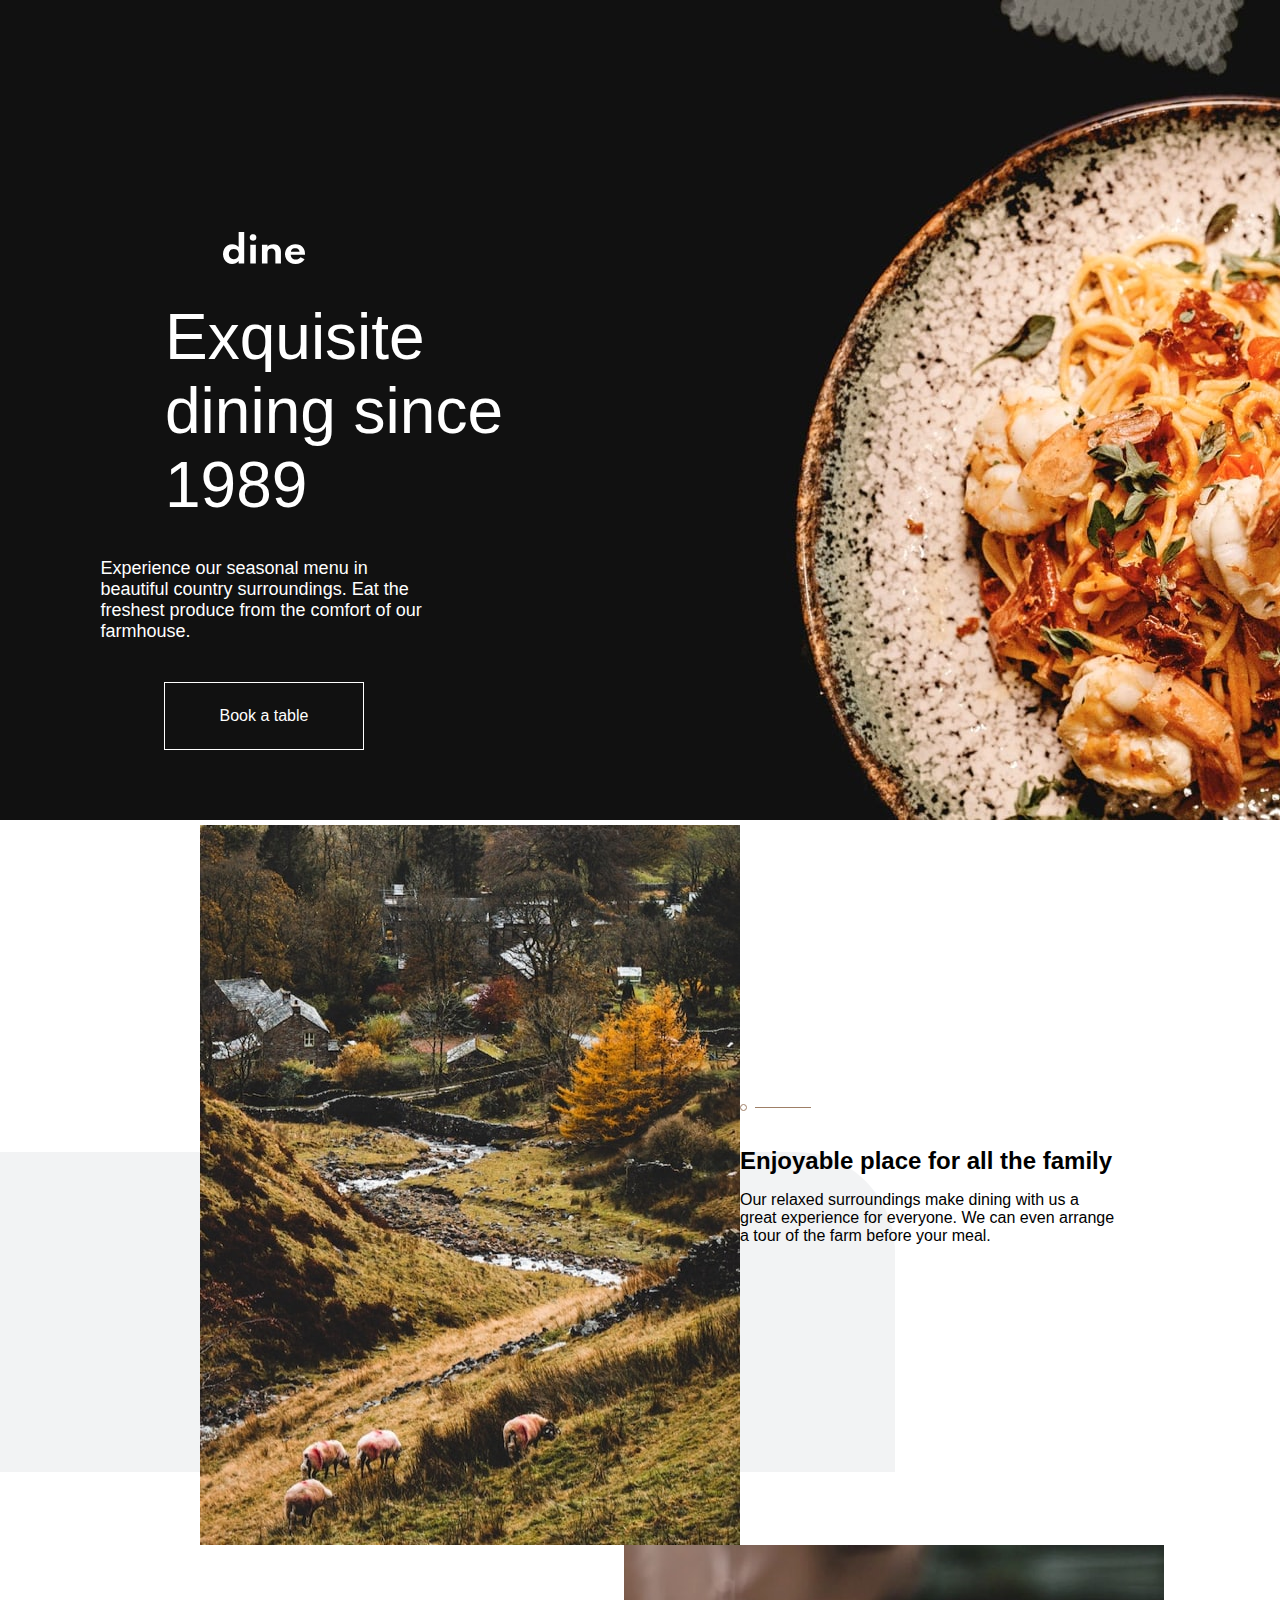
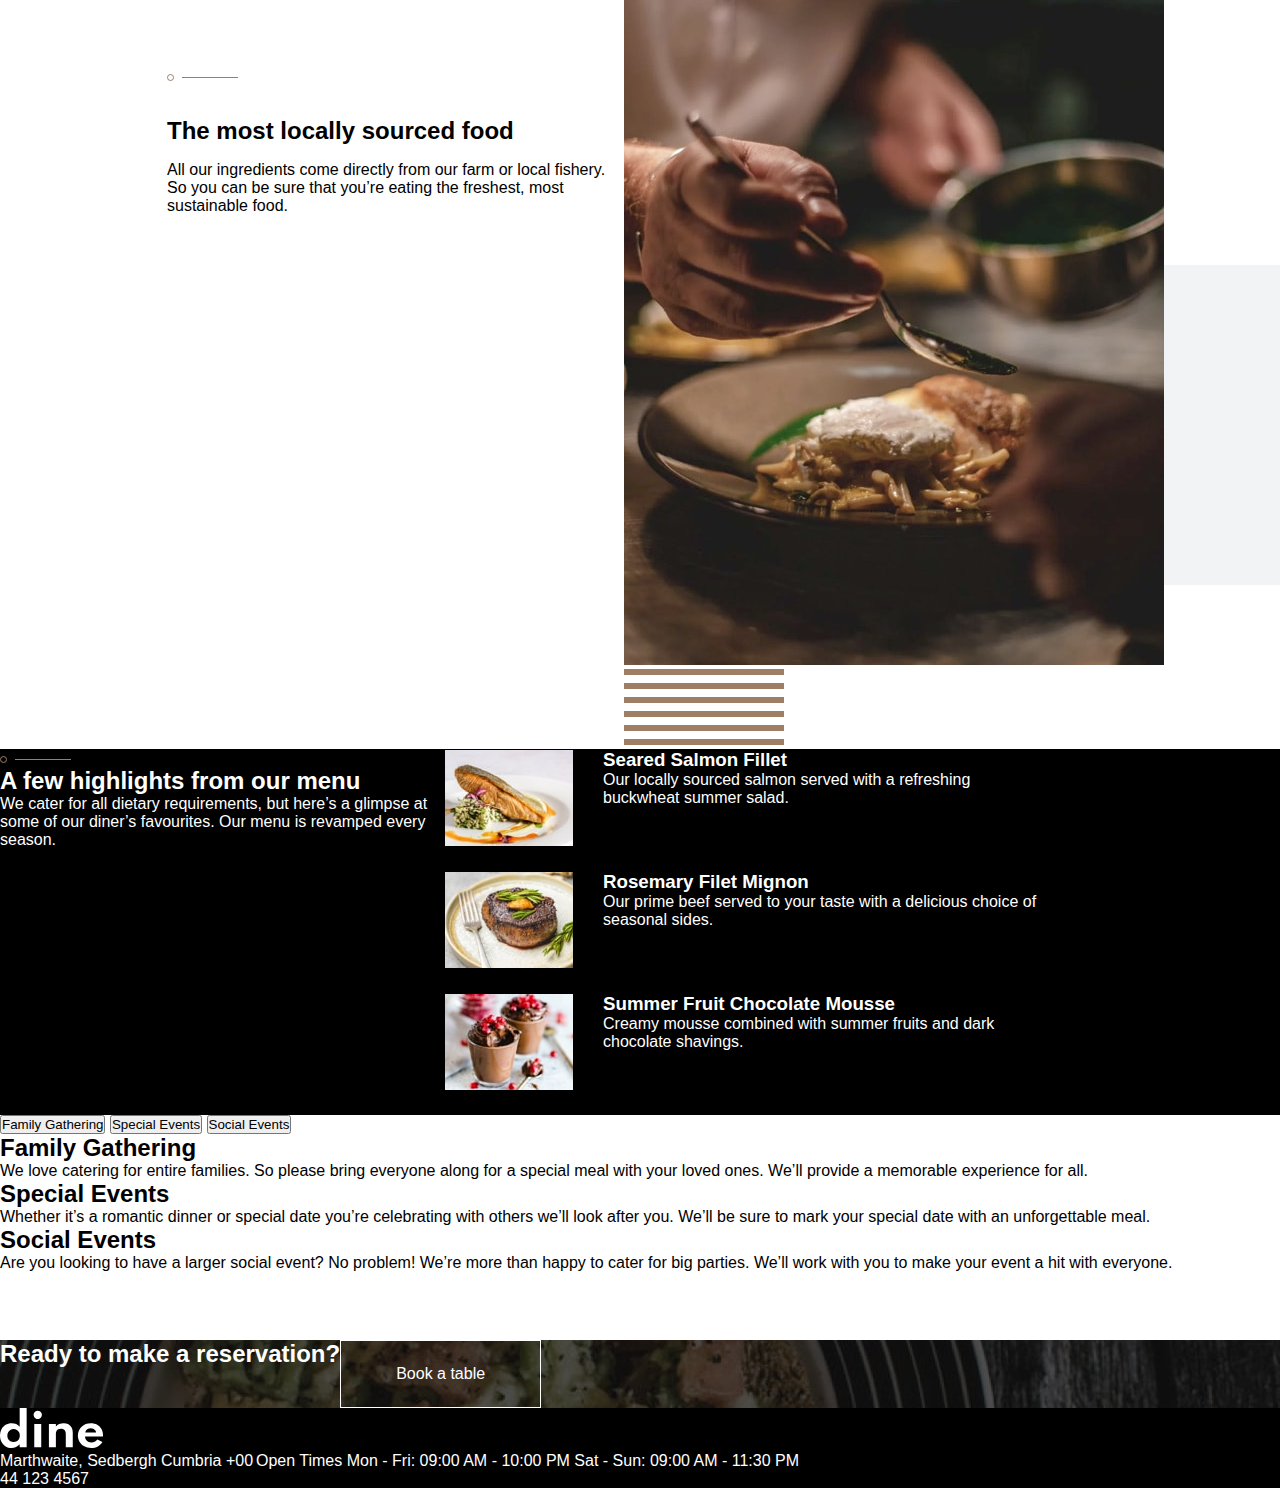
==== index.html @ fc7c91a7 "add padding to lines image" ====
<!DOCTYPE html>
<html lang="en">
<head>
  
  <link rel="stylesheet" type="text/css" href="styles.css">
  <meta charset="UTF-8">
  <meta name="viewport" content="width=device-width, initial-scale=1.0">

  <link rel="icon" type="image/png" sizes="32x32" href="./images/favicon-32x32.png">
  <link rel="preconnect" href="https://fonts.googleapis.com">
<link rel="preconnect" href="https://fonts.gstatic.com" crossorigin>
<link href="https://fonts.googleapis.com/css2?family=Big+Shoulders+Display:wght@700&family=League+Spartan&family=Lexend+Deca&family=Montserrat&family=Oswald:wght@200;700&family=Raleway:wght@100&family=Roboto&display=swap" rel="stylesheet">
  <title>Frontend Mentor | Dine Website Challenge</title>
</head>
<body>
  <main>
    <section class="hero">
      <div class="hero_content">
        <div class="hero-logo"><img src="./images/logo.svg"></div>
        <h1 class="hero-title">Exquisite dining since 1989</h1>

        <p class="hero-text">Experience our seasonal menu in beautiful country surroundings. Eat the freshest produce from 
          the comfort of our farmhouse.</p>

          <a class="btn btn-white">Book a table</a>
        </div>
      </section>

    <section class="info">
      <div class="info-content">
        <div class="info-top">
          <div class="info-img info-img--top"></div>
          <img class="img-top" src="./images/homepage/enjoyable-place-desktop.jpg"/>
          <div class="info-text">
            <img class="info-line"src="./images/patterns/pattern-divide.svg"/>
            <h2 class="info-title">Enjoyable place for all the family</h2>

            <p class="info-body">Our relaxed surroundings make dining with us a great experience for everyone. We can even arrange 
            a tour of the farm before your meal.</p>
        </div>
      </div>
      <div class="info-bottom">
        <div class="info-text">
          <img class="info-line" src="./images/patterns/pattern-divide.svg"/>
          <h2 class="info-title">The most locally sourced food</h2>
          <p class="info-body">All our ingredients come directly from our farm or local fishery. So you can be sure that you’re 
          eating the freshest, most sustainable food.</p>
        </div>
        <div class="info-img info-img--bottom">
          <img class="img-bottom" src="./images/homepage/locally-sourced-desktop.jpg"/>
          <img class="bottom-line" src="./images/patterns/pattern-lines.svg"/>
        </div>
      </div>
    </section>
    <section class="highlights">
      <div class="featured-meals">
        <div>
          <img class="highlights-line" src="./images/patterns/pattern-divide.svg"/>
          <h2 class="highlights-heading">A few highlights from our menu</h2>
          <p class="highlights-text">We cater for all dietary requirements, but here’s a glimpse at some of our diner’s favourites. 
            Our menu is revamped every season.</p>
        </div>
        <div class="highlights-cards">
          <div class="featured-card">
            <img class="highlights-image" src="./images/homepage/salmon-desktop-tablet.jpg"/>
            <div>
              <h3 class="h3-text">Seared Salmon Fillet</h3>
              <p class="highlights-text">Our locally sourced salmon served with a refreshing buckwheat summer salad.</p>
            </div>
          </div>
          <div class="featured-card">
            <img class="highlights-image" src="./images/homepage/beef-desktop-tablet.jpg"/>
            <div>
              <h3 class="h3-text">Rosemary Filet Mignon</h3>
              <p class="highlights-text">Our prime beef served to your taste with a delicious choice of seasonal sides.</p>
            </div>
          </div>
          <div class="featured-card">
            <img class="highlights-image" src="./images/homepage/chocolate-desktop-tablet.jpg"/>
            <div>
              <h3 class="h3-text">Summer Fruit Chocolate Mousse</h3>
              <p class="highlights-text">Creamy mousse combined with summer fruits and dark chocolate shavings.</p>
            </div>
          </div>
        </div>
      </div>
    </section>

    <section class="events">
      <div class="events-content">
        <div class="events-images">
            <div id="family-image" class="events-image"></div>
            <div id="special-image" class="events-image">
            <div id="social-image" class="events-image"></div>
        </div>   
        
        <div class="events-info">
          <div class="h3-text">
            <button id="button-family" class="">Family Gathering</button>
            <button id="button-special" class="">Special Events</button>
            <button id="button-social">Social Events</button>
          </div>
          <div class="events-text">
            <div id="family-text" class="">
              <h2 class="events-title">Family Gathering</h2>
              <p class="">We love catering for entire families. So please bring everyone along for a special meal with your 
                loved ones. We’ll provide a memorable experience for all.</p>
            </div>
            <div id="" class="">
              <h2 class="events-title">Special Events</h2>
              <p class="">Whether it’s a romantic dinner or special date you’re celebrating with others we’ll look after you. 
                We’ll be sure to mark your special date with an unforgettable meal.</p>
            </div>
            <div id="" class="">
              <h2 class="events-title">Social Events</h2>
              <p>Are you looking to have a larger social event? No problem! We’re more than happy to cater for big 
                parties. We’ll work with you to make your event a hit with everyone.</p>
            </div>
          </div>

          <div>
            <a class="btn">Book a table</a>
          </div>
        </div>
      </div>
    </section>


    <section class="reservation">
      <div class="reservation-content">
        <h2 class="booking-text">Ready to make a reservation?</h2>
        <div>
          <a class="btn">Book a table</a>
        </div>
      </div>
    </section>
    </main>
    <footer class="footer">
      <div class="footer-content">
        <div class="footer-logo"><img src="./images/logo.svg"/></div>
        <div class="footer-text">
          <p class="contact">Marthwaite, Sedbergh
            Cumbria
            +00 44 123 4567</p>
          <p class="hours">Open Times
            Mon - Fri: 09:00 AM - 10:00 PM
            Sat - Sun: 09:00 AM - 11:30 PM</p>
        </div>
      </div>
    </footer>   
    </body>
    </html>
---- styles.css ----
* {
    margin: 0;
    padding: 0;
    box-sizing: border-box;
}


body {
    font-family: 'spartan', sans-serif;
  
}

h1 {
    font-weight: 300;
}

.hero-title {
    padding-bottom: 2.25rem;
    padding-left: 165px;
    color: white;
    font-size: 64px;
}

.hero-text {
    padding-bottom: 2.5rem;
    max-width: 20.4375rem;
    margin: 0 auto;
    color: white;
    font-size: 18px;
}

.hero_content {
    padding-top: 14.5rem;
    max-width: 1440px;
    display: flex;
    flex-direction: column;
    align-items: center;
    background-image: url("./images/homepage/hero-bg-desktop.jpg");
    background-repeat: no-repeat;
    margin: 0 auto;
    background-position: center top;
    padding-right: 752px;
    padding-left: ;
    padding-bottom: 9.5rem;
  }
  
  .hero-logo {
      padding-bottom: 2rem;
  }

  .hero-logo img {
      height: 2rem;
      width: auto;
  }

  .btn {
      padding: 1.5rem 3.4375rem;
      text-decoration: none;
      display: inline-block;
      color: white;
      border: 1px solid white;
      
  }

  .btn-white {
    
    
  }

  .info {
      
  }

  .info-top {
      display: flex;
      flex-direction: row;
      padding-right: 165px;
      padding-top: 73px;
      background-image: url("./images/patterns/pattern-curve-top-right.svg");
      background-repeat: no-repeat;
      background-position: top 15.625rem left 0, bottom 0 right 0;
      margin: 0 auto;
      text-align: ;
      
  }

  .img-top {
    width: 100%;
    max-width: 540px;
    max-height: 720px;
    margin-top: -150px;
    margin-left: 200px;
    
}

  .info-title {
      padding-bottom: 1rem;
  }

  .info-text {
    max-width: 28.5625rem;
    margin: 0 auto;
    padding-top: 73px;
    
  }
  .info-bottom {
      display: flex;
      flex-direction: row;
      padding-left: 167px;
      background-image: url("./images/patterns/pattern-curve-top-left.svg");
      background-repeat: no-repeat;
      background-position: top 20rem left 45rem, bottom 0 right 0;
  }

 

  .info-line {
      padding-top: 3.5rem;
      padding-bottom: 2rem;
  }


  .highlights {
      background: black;
      color: white;
      max-height: 761px;
  }

  .highlights-text {
    max-width: 27.8125rem;
    padding-bottom: 4rem;
    
  }
  .featured-meals {
      display: flex;
      flex-direction: row;
  }

  .featured-card {
      display: flex;
      margin-right: 100px;
      align-items: center;
  }

  .highlights-image {
      padding-right: 30px;
      padding-bottom: 24px;
  }

  .reservation-content {
      display: flex;
      flex-direction: row;
      background-image: url("./images/homepage/ready-bg-desktop.jpg");
      color: white;

  }

  /*.btn {
      border: solid white 1px;
  }*/

  .footer-content {
      background-color: black;
      color: white;
  }

  .footer-text {
    display: flex;
    flex-direction: row;
      
      
      
  }

  .contact {
      width: 20%;
    
    
      
      
      
  }
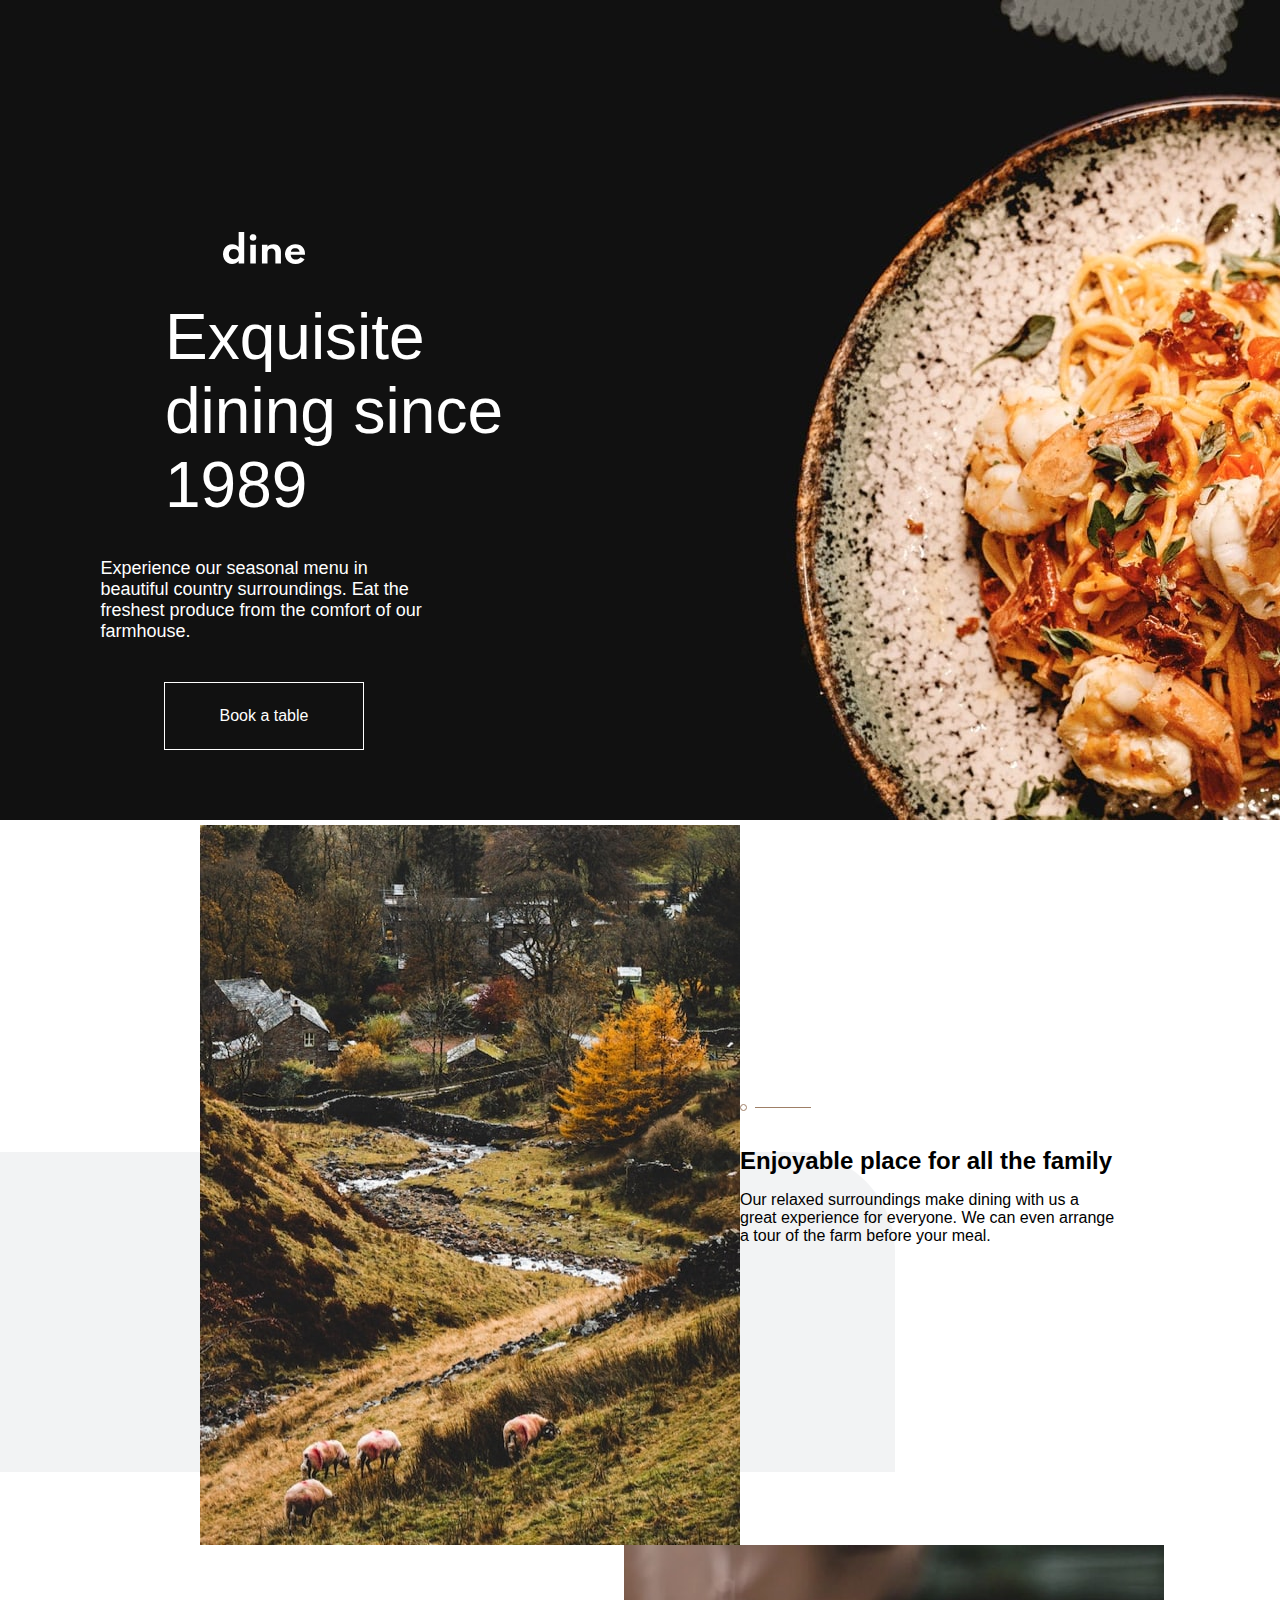
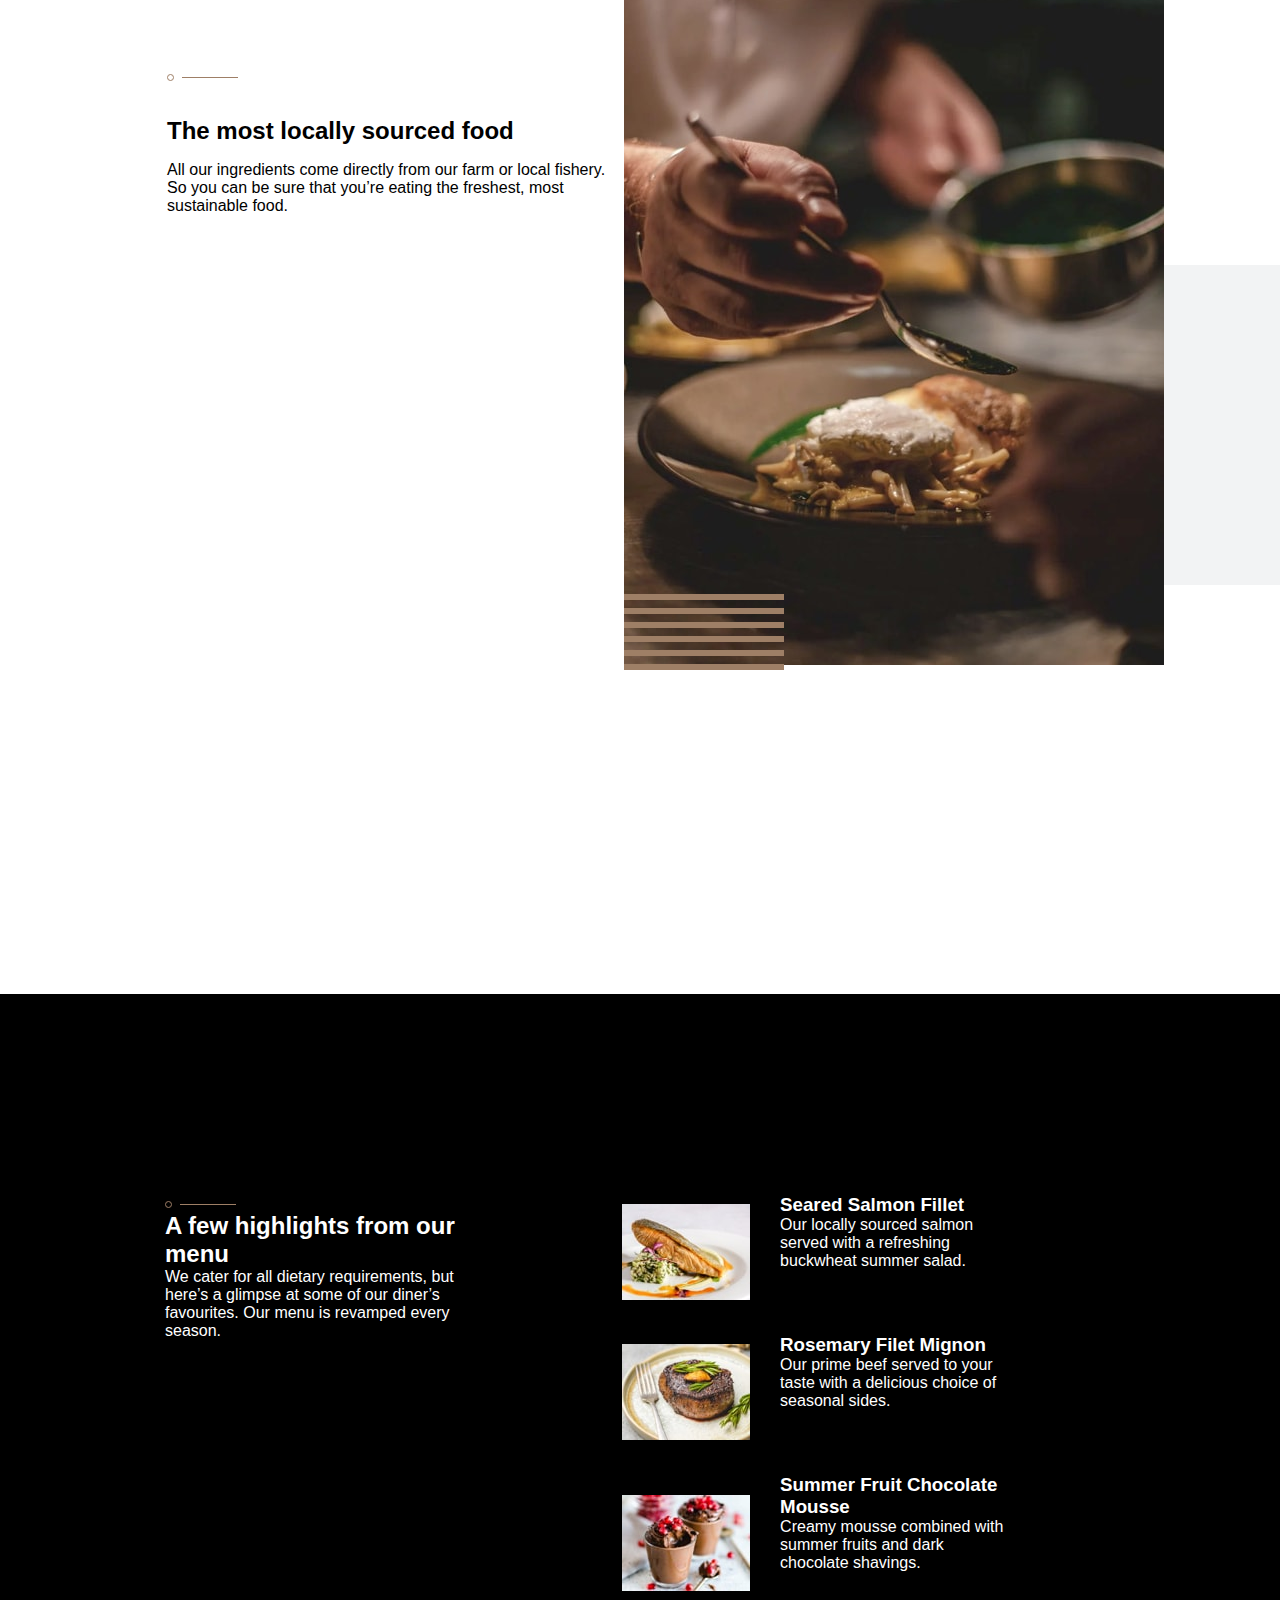
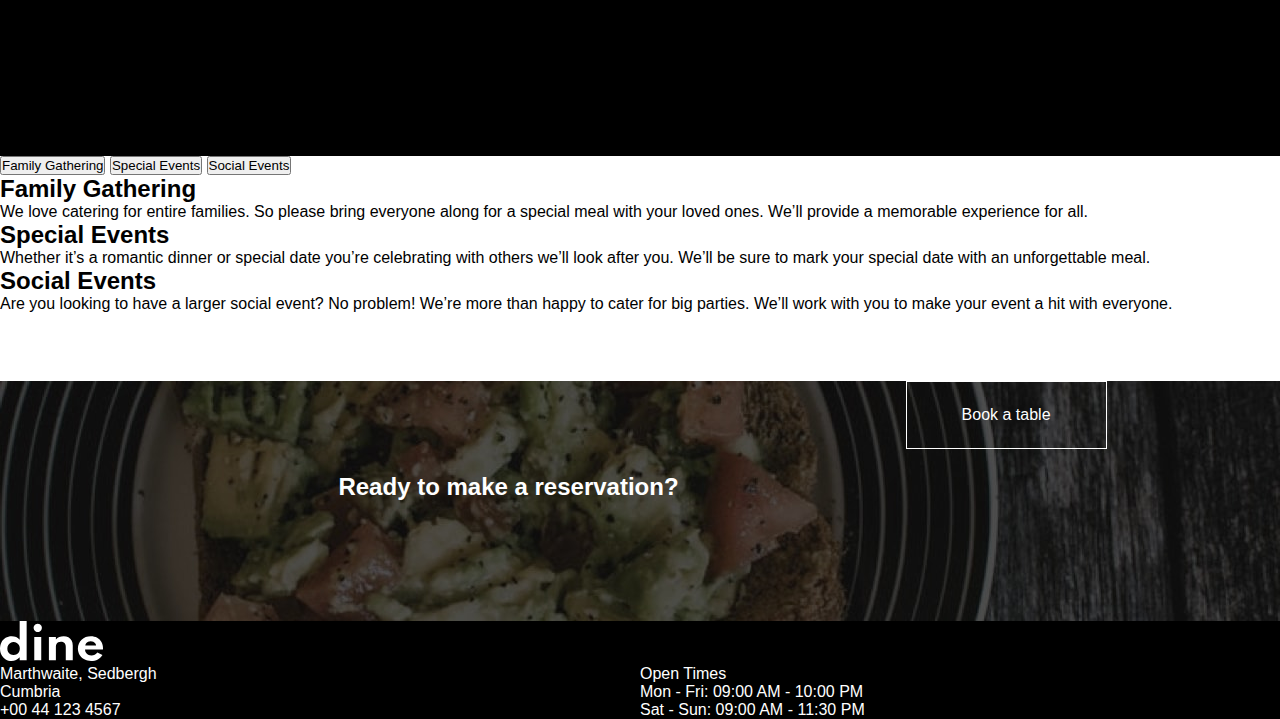
==== commit 4d5d10c7: "add line breaks in footer" ====
--- a/index.html
+++ b/index.html
@@ -139,11 +139,11 @@
       <div class="footer-content">
         <div class="footer-logo"><img src="./images/logo.svg"/></div>
         <div class="footer-text">
-          <p class="contact">Marthwaite, Sedbergh
-            Cumbria
+          <p class="contact">Marthwaite, Sedbergh<br>
+            Cumbria<br>
             +00 44 123 4567</p>
-          <p class="hours">Open Times
-            Mon - Fri: 09:00 AM - 10:00 PM
+          <p class="hours">Open Times<br>
+            Mon - Fri: 09:00 AM - 10:00 PM<br>
             Sat - Sun: 09:00 AM - 11:30 PM</p>
         </div>
       </div>
--- a/styles.css
+++ b/styles.css
@@ -119,11 +119,18 @@
       padding-bottom: 2rem;
   }
 
-
+  .img-bottom {
+      margin-bottom: -75px;
+  }
+
+.bottom-line {
+    padding-bottom: 320px;
+    padding-right: -400px;
+}
   .highlights {
       background: black;
       color: white;
-      max-height: 761px;
+      
   }
 
   .highlights-text {
@@ -134,49 +141,61 @@
   .featured-meals {
       display: flex;
       flex-direction: row;
+      justify-content: center;
+      padding: 200px 165px 120px 165px;
   }
 
   .featured-card {
       display: flex;
       margin-right: 100px;
       align-items: center;
+      padding-left: 125px;
   }
 
   .highlights-image {
       padding-right: 30px;
       padding-bottom: 24px;
+      
   }
 
   .reservation-content {
       display: flex;
       flex-direction: row;
+      justify-content: center;
       background-image: url("./images/homepage/ready-bg-desktop.jpg");
+      min-height: 240px;
       color: white;
 
   }
 
+  .booking-text {
+    padding: 92px 227px 92px 165px;
+  }
+
+  /*.btn {
+  margin: 88px 165px 88px 227px;
+  }*/
   /*.btn {
       border: solid white 1px;
   }*/
 
   .footer-content {
-      background-color: black;
-      color: white;
+    background-color: black;
+    color: white;
   }
 
   .footer-text {
-    display: flex;
-    flex-direction: row;
-      
-      
-      
+    display: flex;      
   }
 
   .contact {
-      width: 20%;
-    
-    
-      
-      
-      
-  }+    flex: 50%;
+  }
+    .hours {
+    flex: 50%;
+    }
+    
+      
+      
+      
+  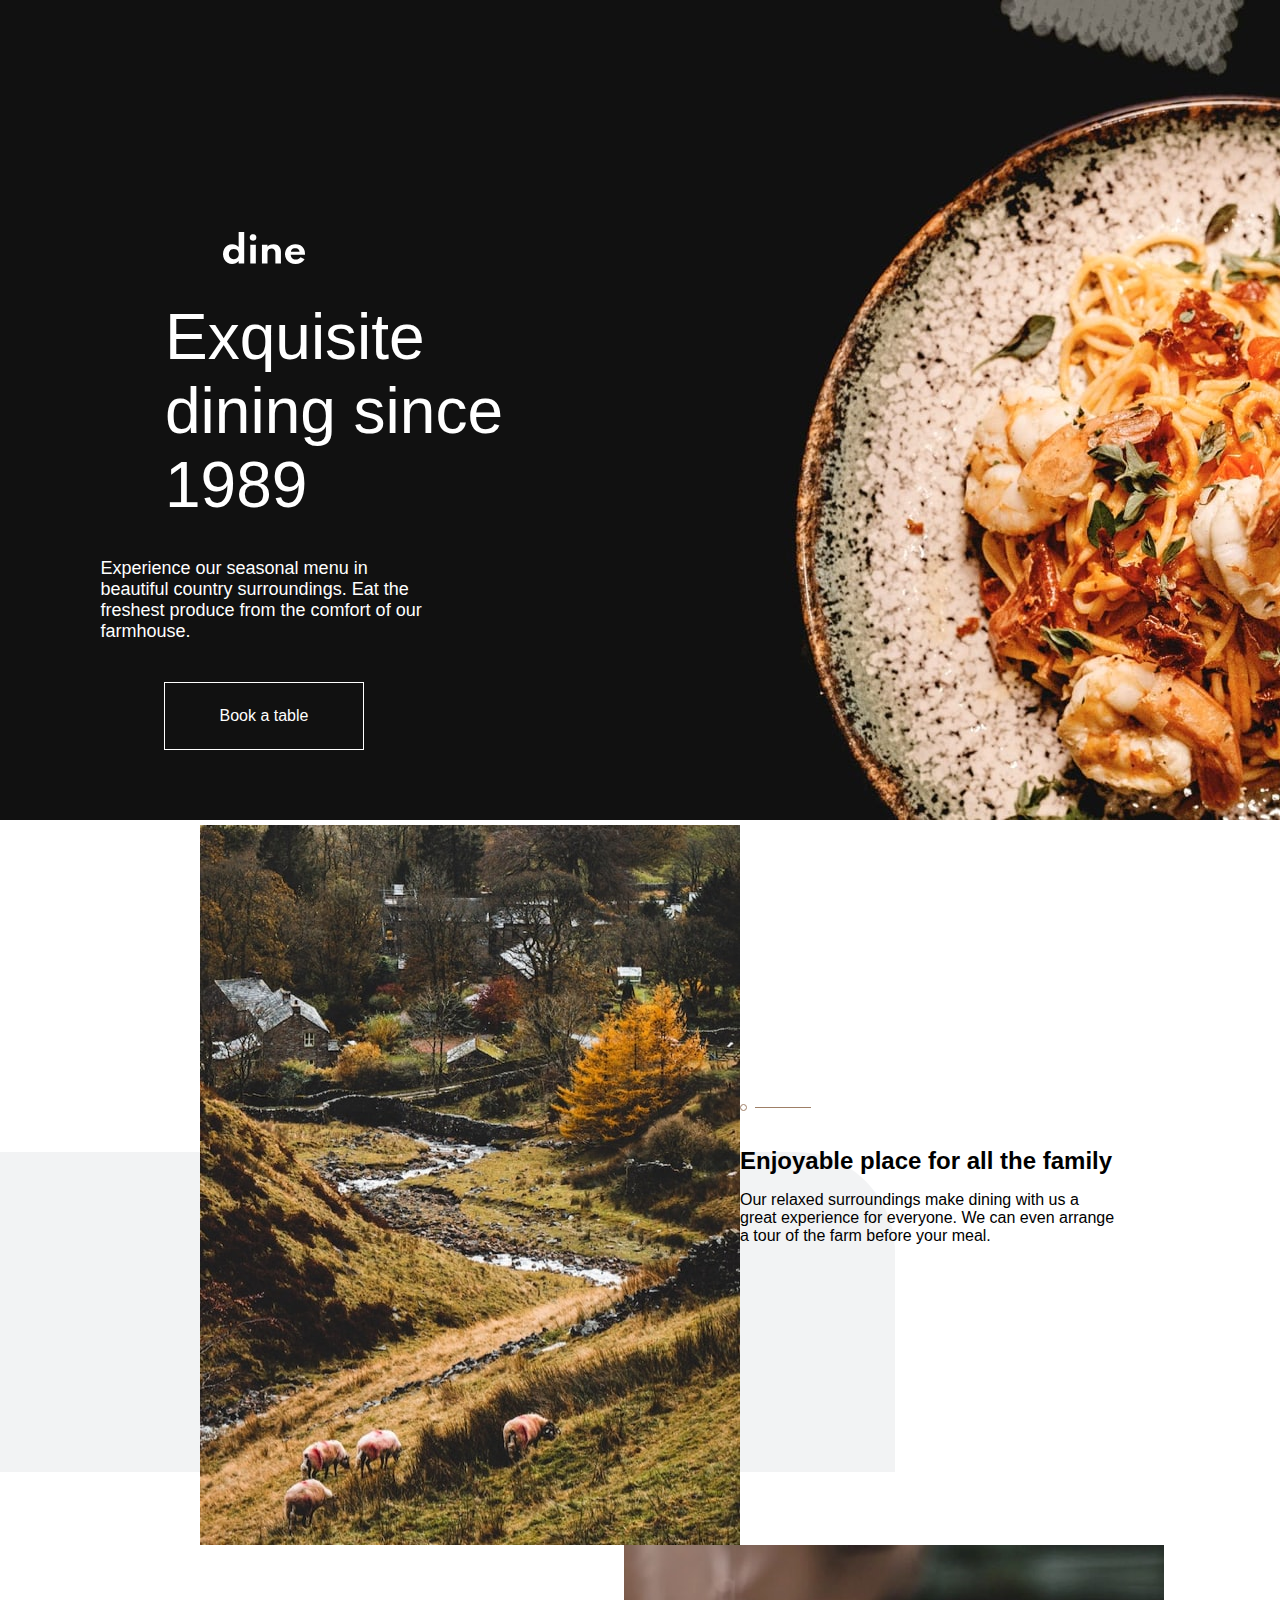
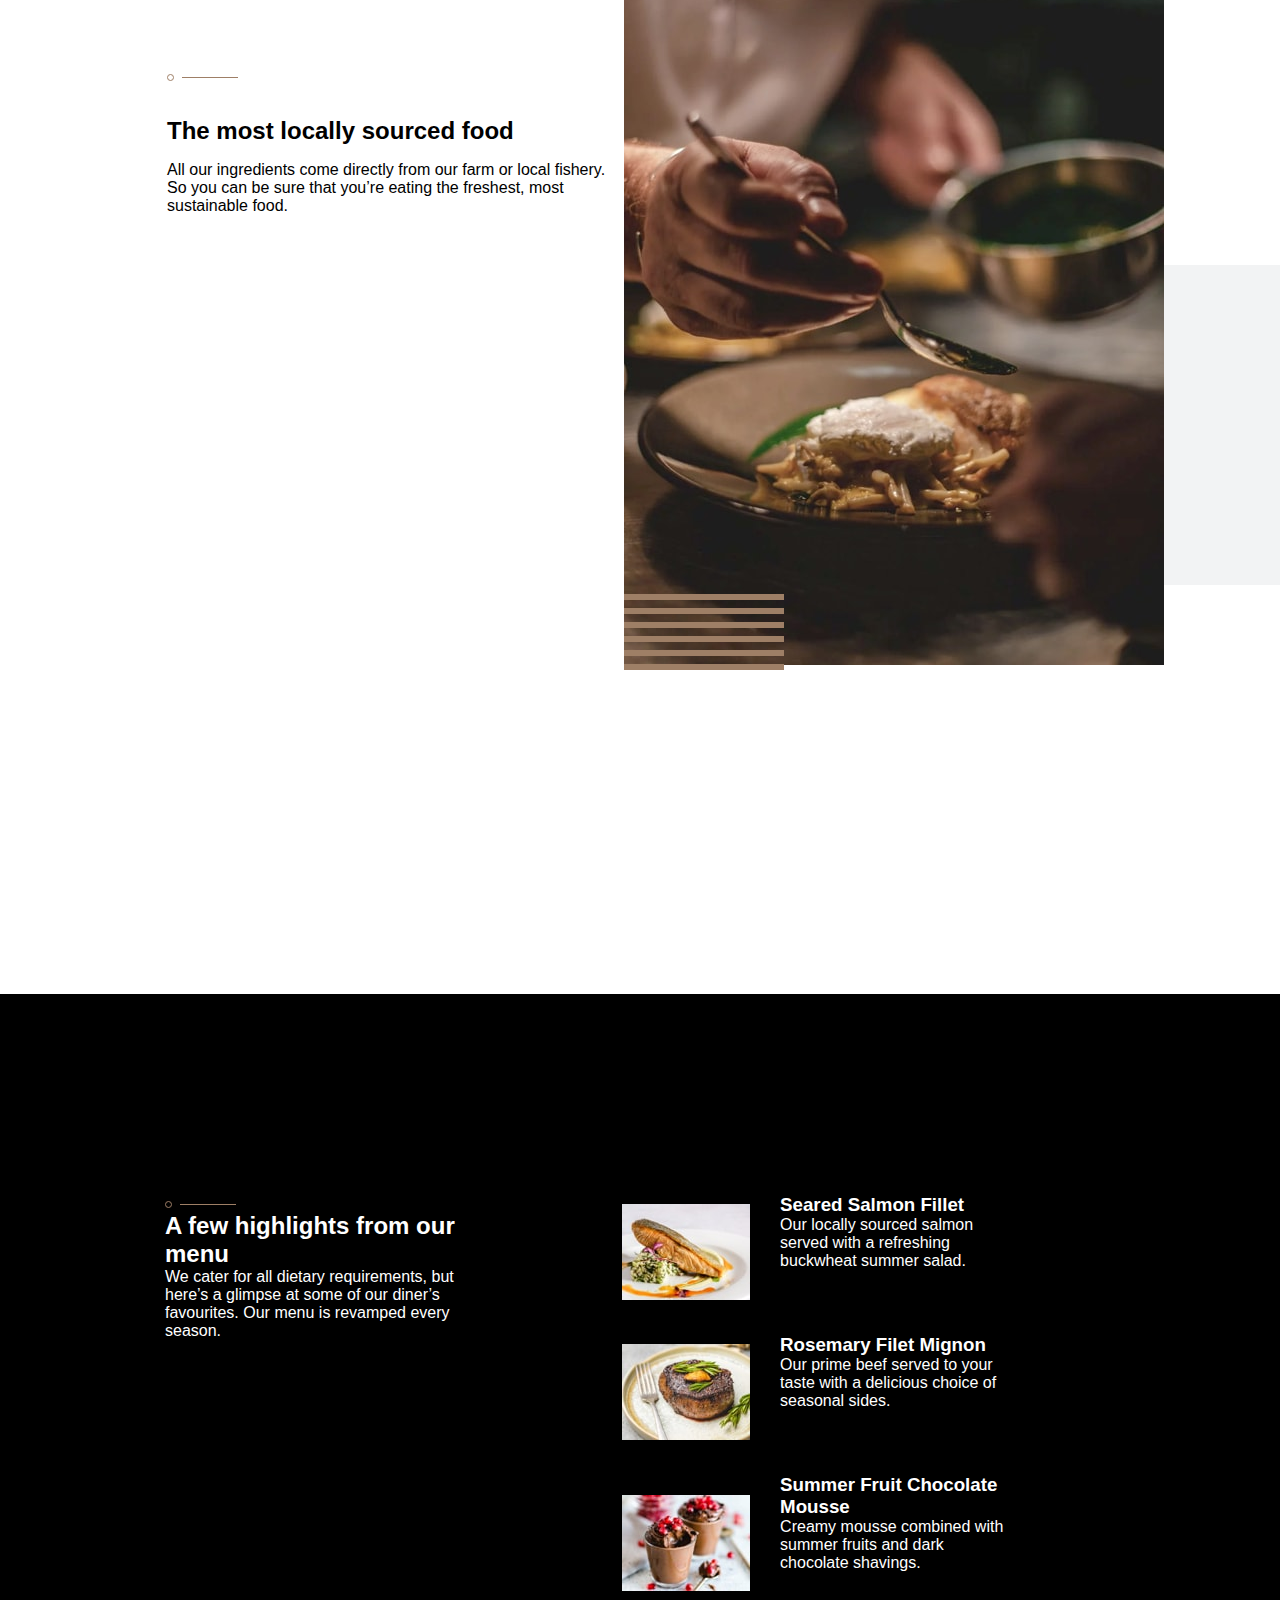
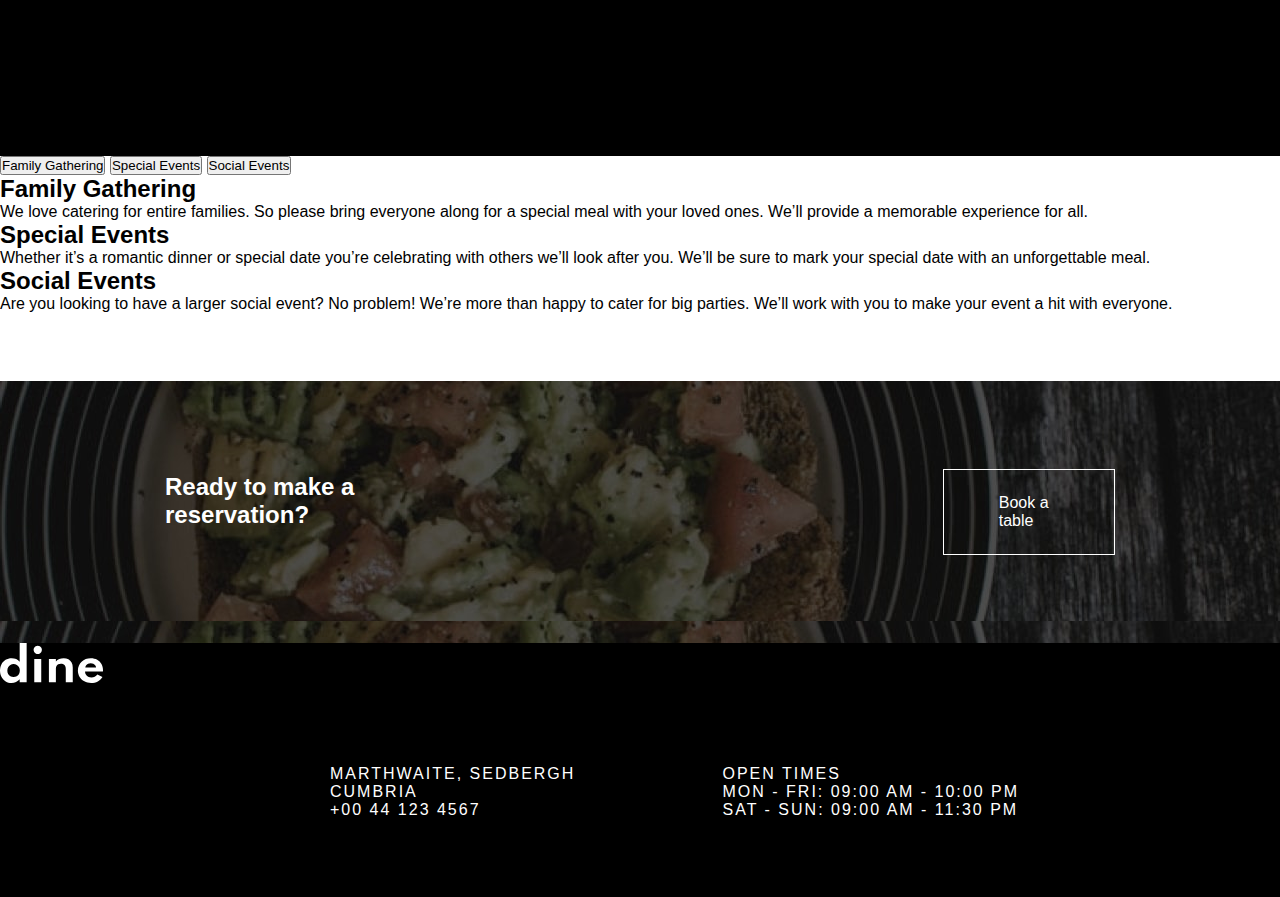
==== commit f1db5cab: "add classes to tab" ====
--- a/index.html
+++ b/index.html
@@ -96,22 +96,22 @@
         
         <div class="events-info">
           <div class="h3-text">
-            <button id="button-family" class="">Family Gathering</button>
-            <button id="button-special" class="">Special Events</button>
-            <button id="button-social">Social Events</button>
+            <button id="button-family" class="tablinks">Family Gathering</button>
+            <button id="button-special" class="tablinks">Special Events</button>
+            <button id="button-social" class="tablinks">Social Events</button>
           </div>
           <div class="events-text">
-            <div id="family-text" class="">
+            <div id="family-text" class="tabcontent">
               <h2 class="events-title">Family Gathering</h2>
               <p class="">We love catering for entire families. So please bring everyone along for a special meal with your 
                 loved ones. We’ll provide a memorable experience for all.</p>
             </div>
-            <div id="" class="">
+            <div id="" class="tabcontent">
               <h2 class="events-title">Special Events</h2>
               <p class="">Whether it’s a romantic dinner or special date you’re celebrating with others we’ll look after you. 
                 We’ll be sure to mark your special date with an unforgettable meal.</p>
             </div>
-            <div id="" class="">
+            <div id="" class="tabcontent">
               <h2 class="events-title">Social Events</h2>
               <p>Are you looking to have a larger social event? No problem! We’re more than happy to cater for big 
                 parties. We’ll work with you to make your event a hit with everyone.</p>
@@ -130,7 +130,7 @@
       <div class="reservation-content">
         <h2 class="booking-text">Ready to make a reservation?</h2>
         <div>
-          <a class="btn">Book a table</a>
+          <a id="reservation-btn" class="btn">Book a table</a>
         </div>
       </div>
     </section>
@@ -147,6 +147,7 @@
             Sat - Sun: 09:00 AM - 11:30 PM</p>
         </div>
       </div>
-    </footer>   
-    </body>
-    </html>+    </footer>  
+    <script src="scripts/main.js"></script> 
+  </body>
+</html>--- a/styles.css
+++ b/styles.css
@@ -172,9 +172,9 @@
     padding: 92px 227px 92px 165px;
   }
 
-  /*.btn {
-  margin: 88px 165px 88px 227px;
-  }*/
+  #reservation-btn {
+    margin: 88px 165px 88px 227px;
+  }
   /*.btn {
       border: solid white 1px;
   }*/
@@ -183,13 +183,21 @@
     background-color: black;
     color: white;
   }
+  .footer-logo {
+    
+
+  }
 
   .footer-text {
-    display: flex;      
+    display: flex;   
+    padding: 78px 165px;
+    text-transform: uppercase;
+    letter-spacing: 2px;   
   }
 
   .contact {
     flex: 50%;
+    margin-left: 165px;
   }
     .hours {
     flex: 50%;
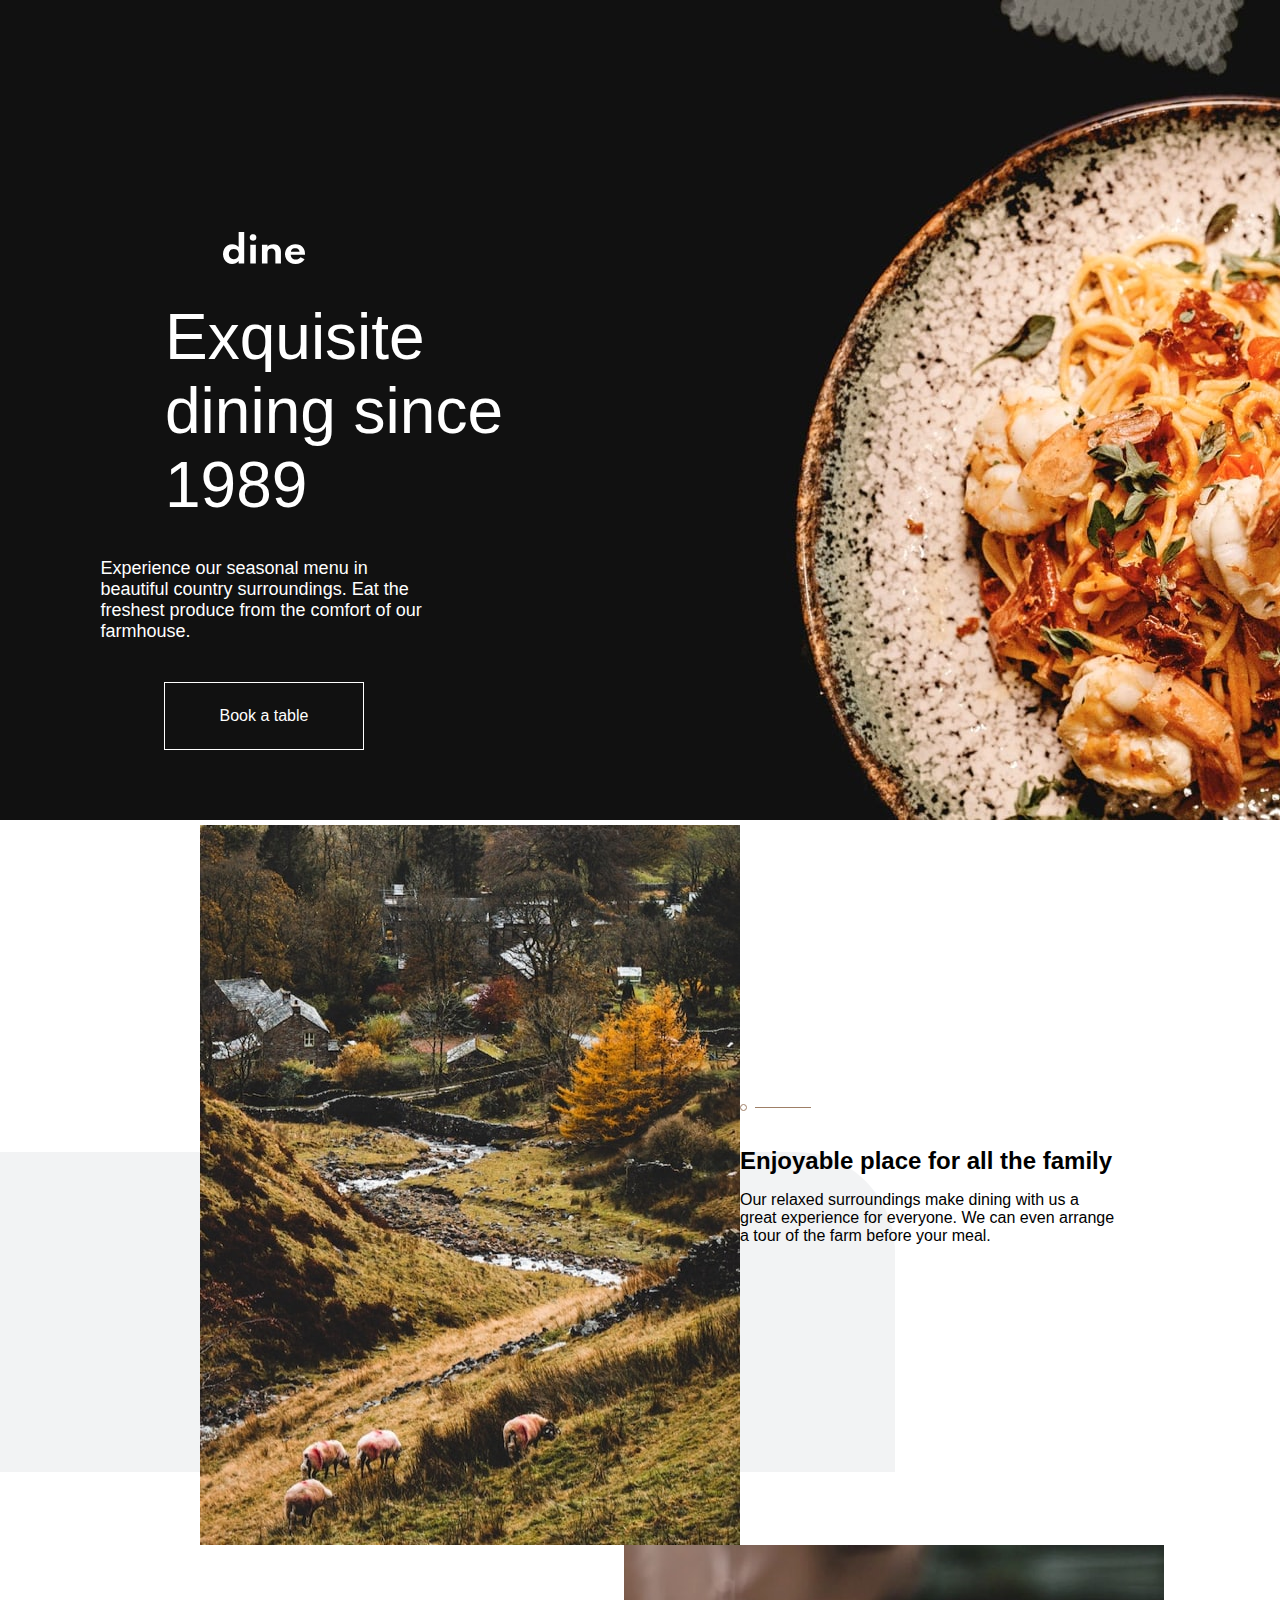
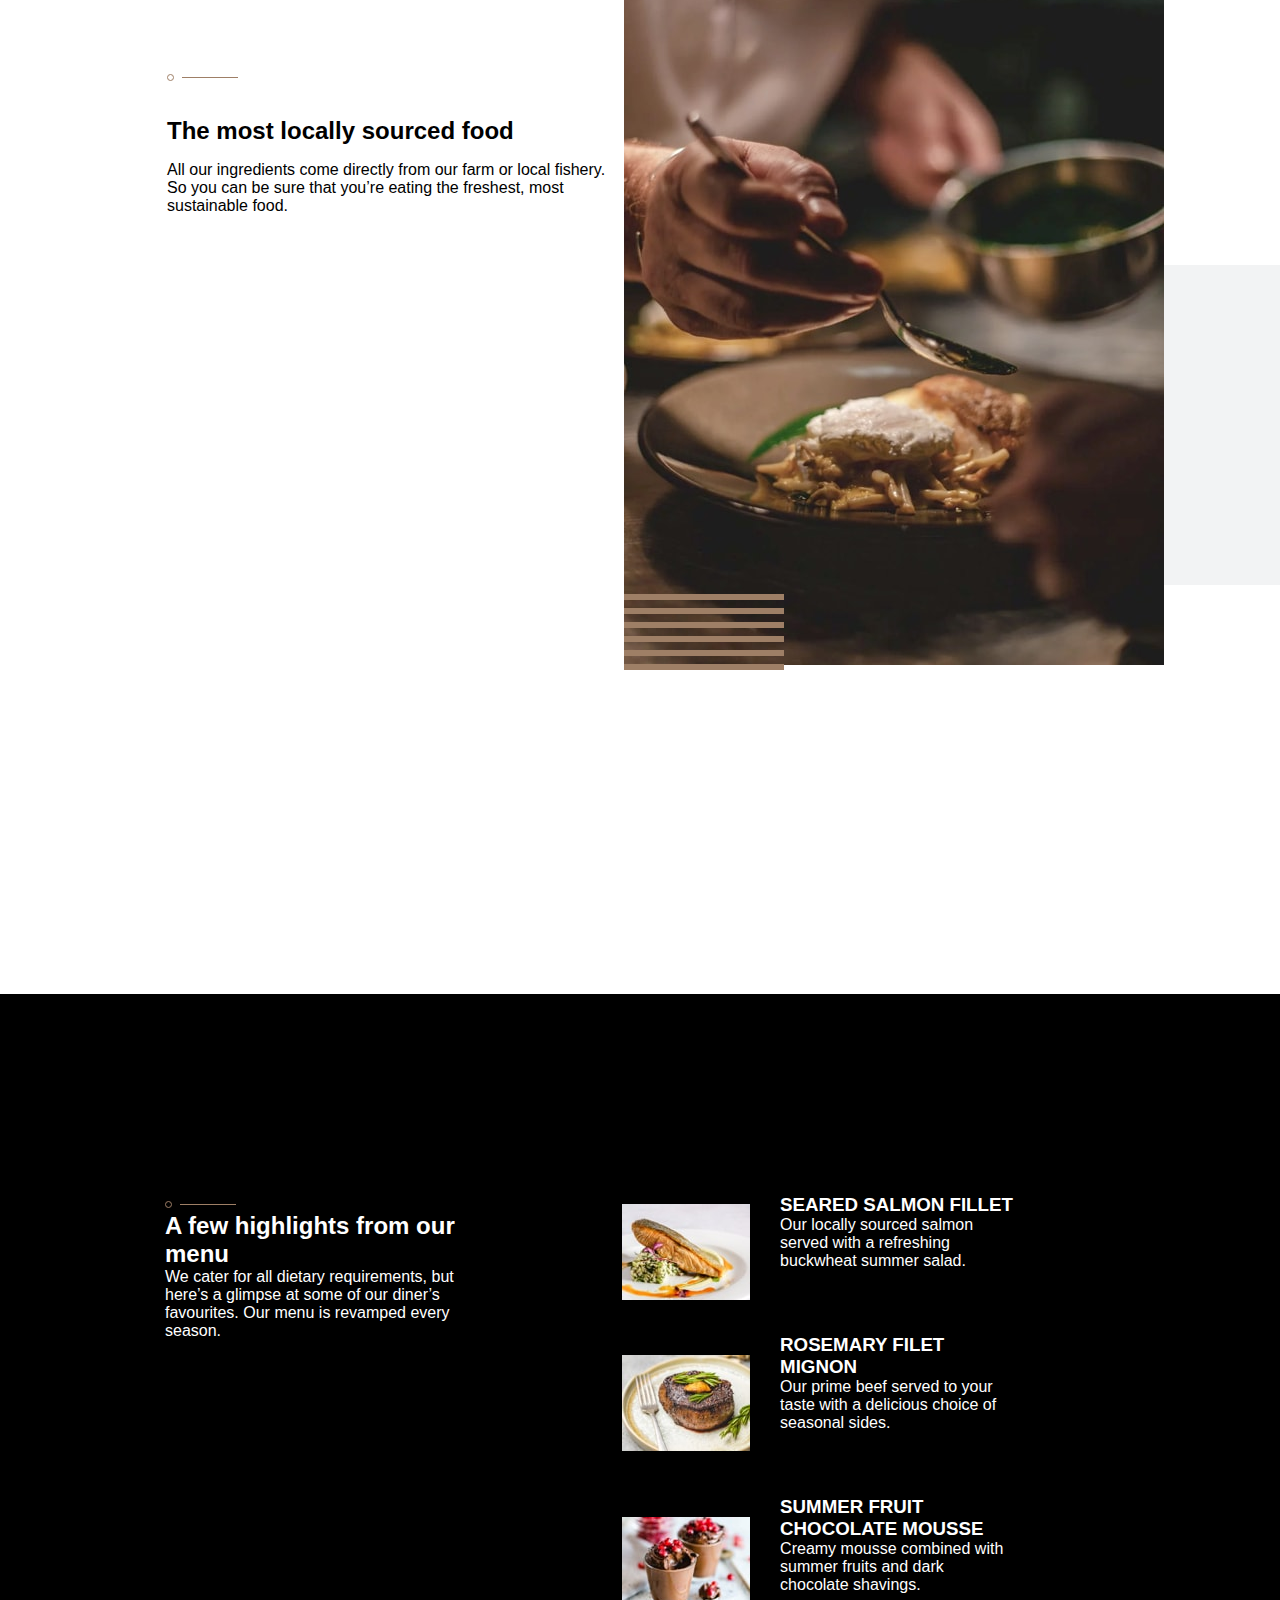
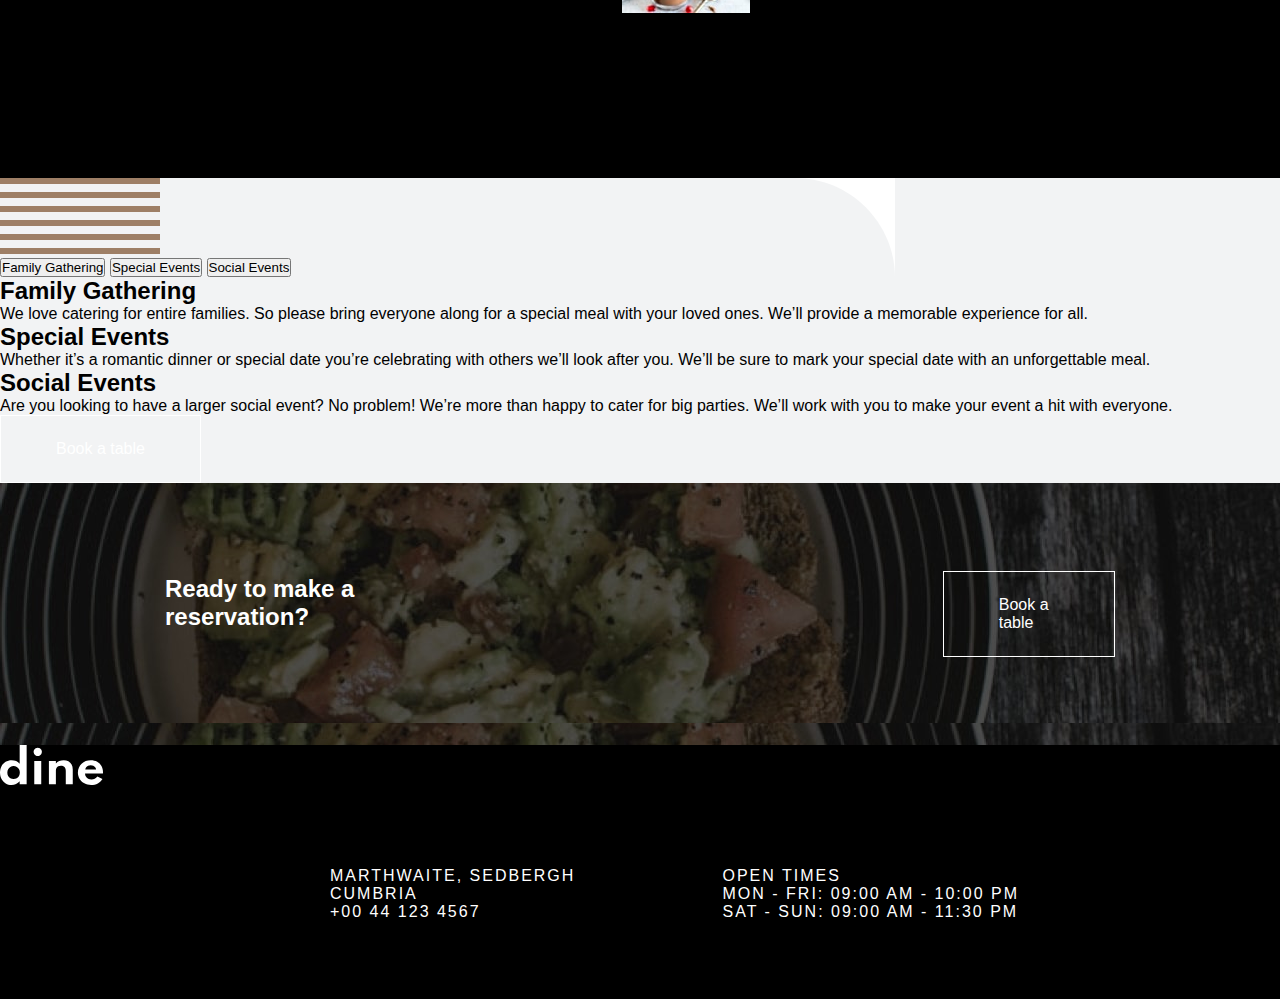
==== commit 38275c22: "add lines and background img to events section" ====
--- a/index.html
+++ b/index.html
@@ -95,10 +95,11 @@
         </div>   
         
         <div class="events-info">
+          <img src="./images/patterns/pattern-lines.svg"/>
           <div class="h3-text">
-            <button id="button-family" class="tablinks">Family Gathering</button>
-            <button id="button-special" class="tablinks">Special Events</button>
-            <button id="button-social" class="tablinks">Social Events</button>
+            <button id="button-family" class="tablinks" onmouseover="family">Family Gathering</button>
+            <button id="button-special" class="tablinks" onmouseover="special">Special Events</button>
+            <button id="button-social" class="tablinks" onmouseover="social">Social Events</button>
           </div>
           <div class="events-text">
             <div id="family-text" class="tabcontent">
--- a/styles.css
+++ b/styles.css
@@ -157,6 +157,14 @@
       padding-bottom: 24px;
       
   }
+  .events-info {
+     background-image: url("./images/patterns/pattern-curve-top-right.svg");
+     repeat: no-repeat;
+  }
+
+  .h3-text {
+      text-transform: uppercase;
+  }
 
   .reservation-content {
       display: flex;
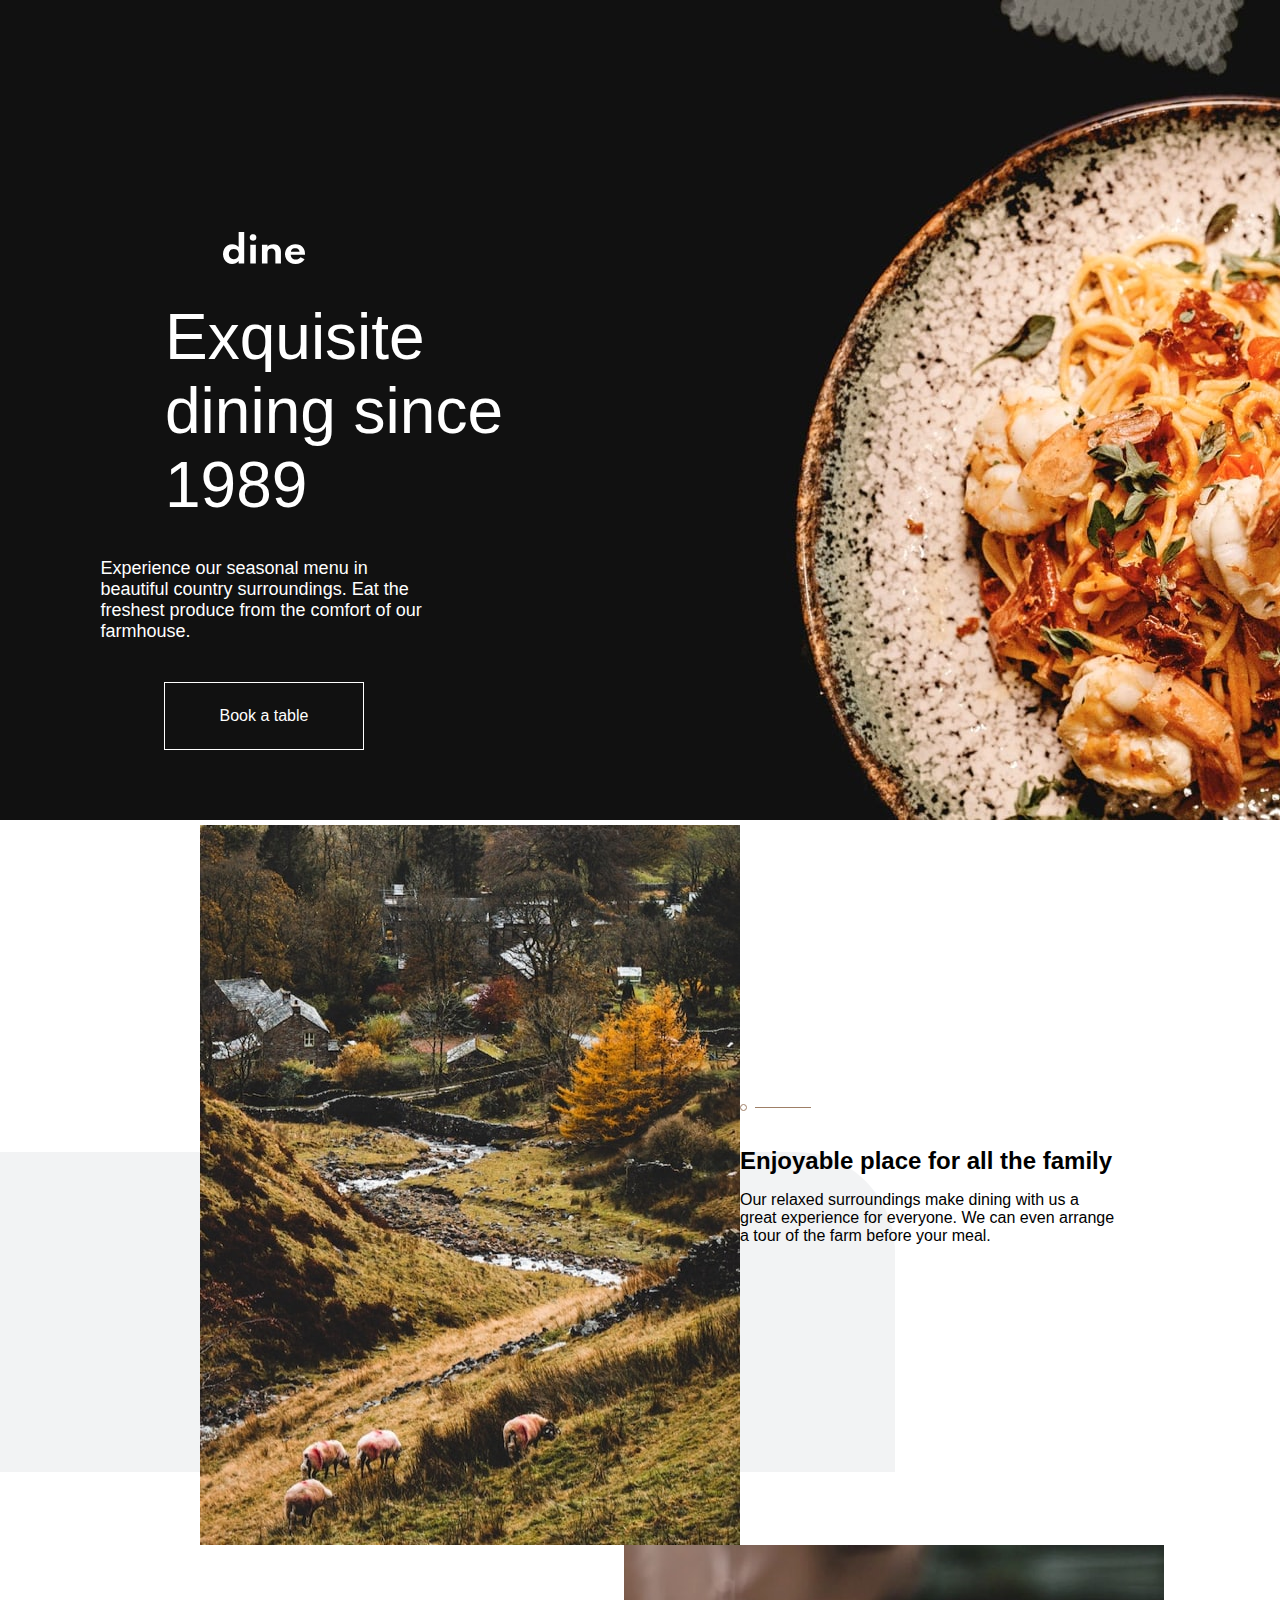
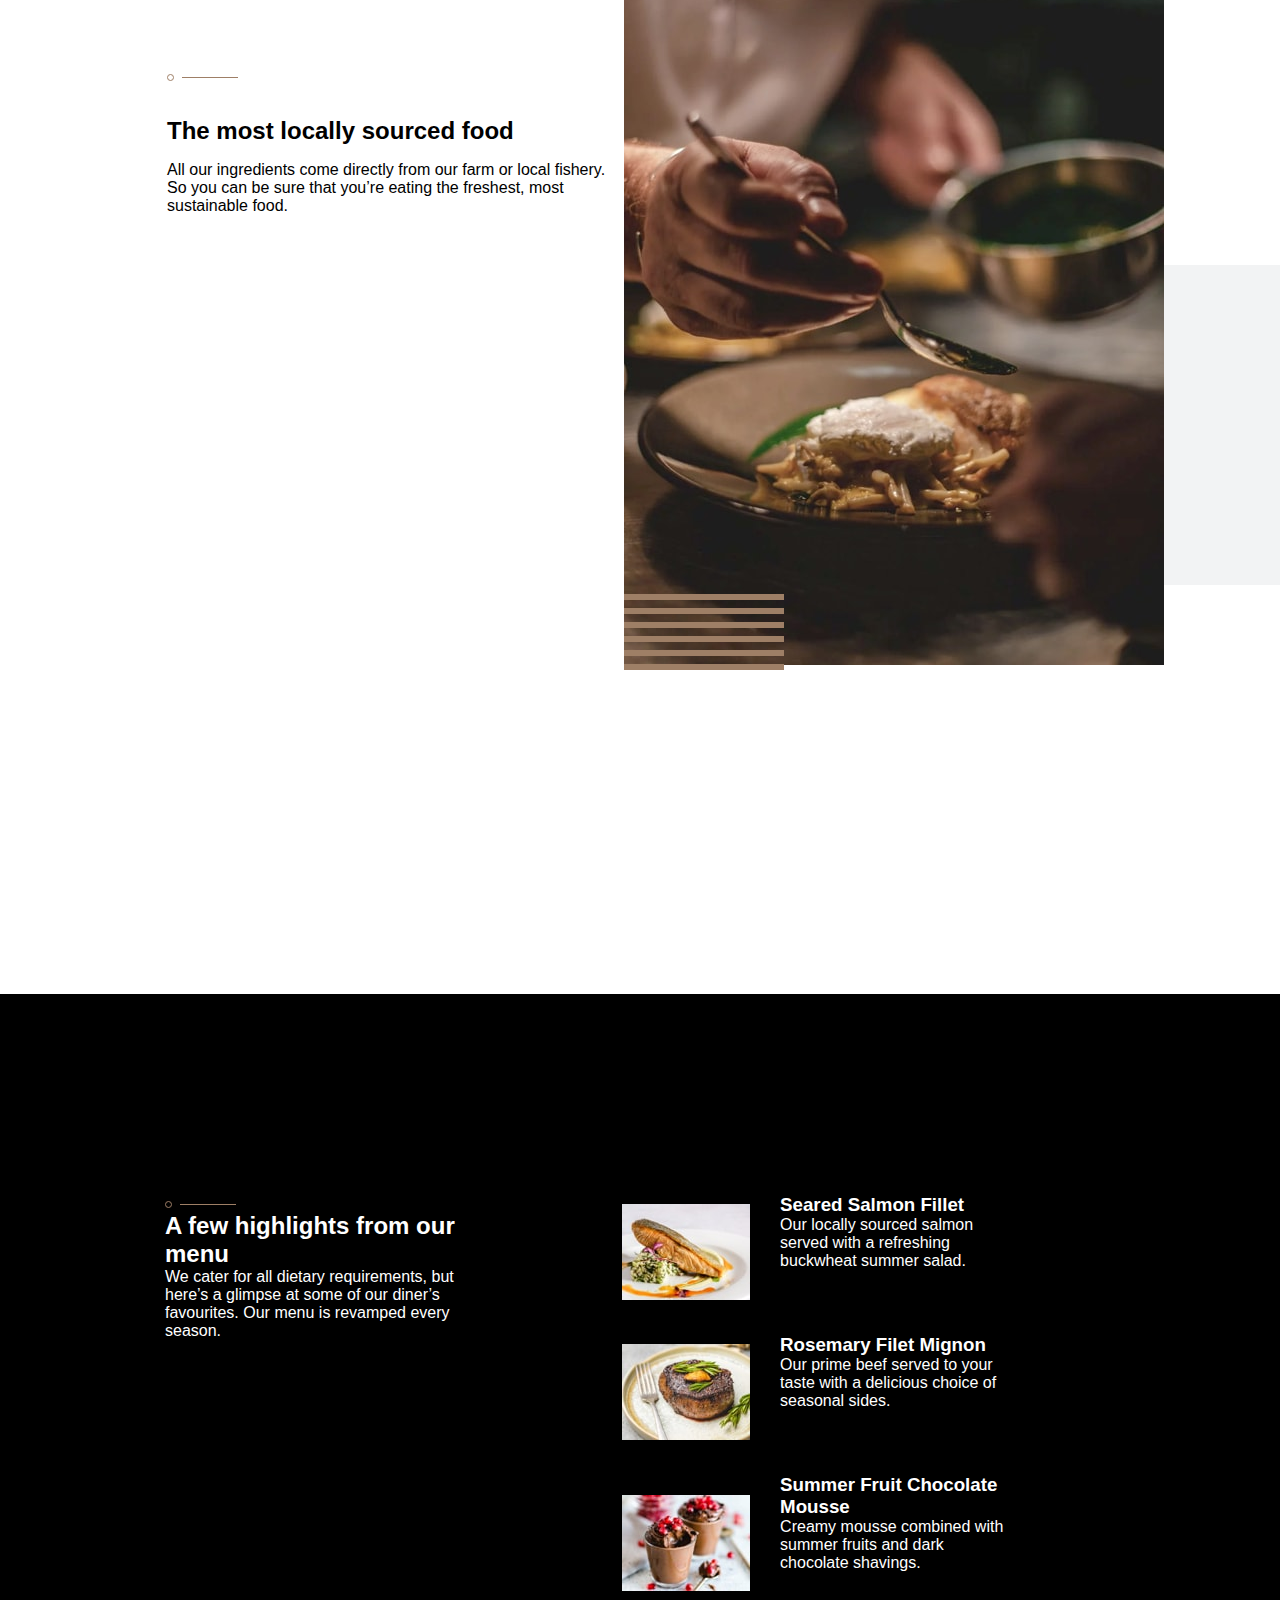
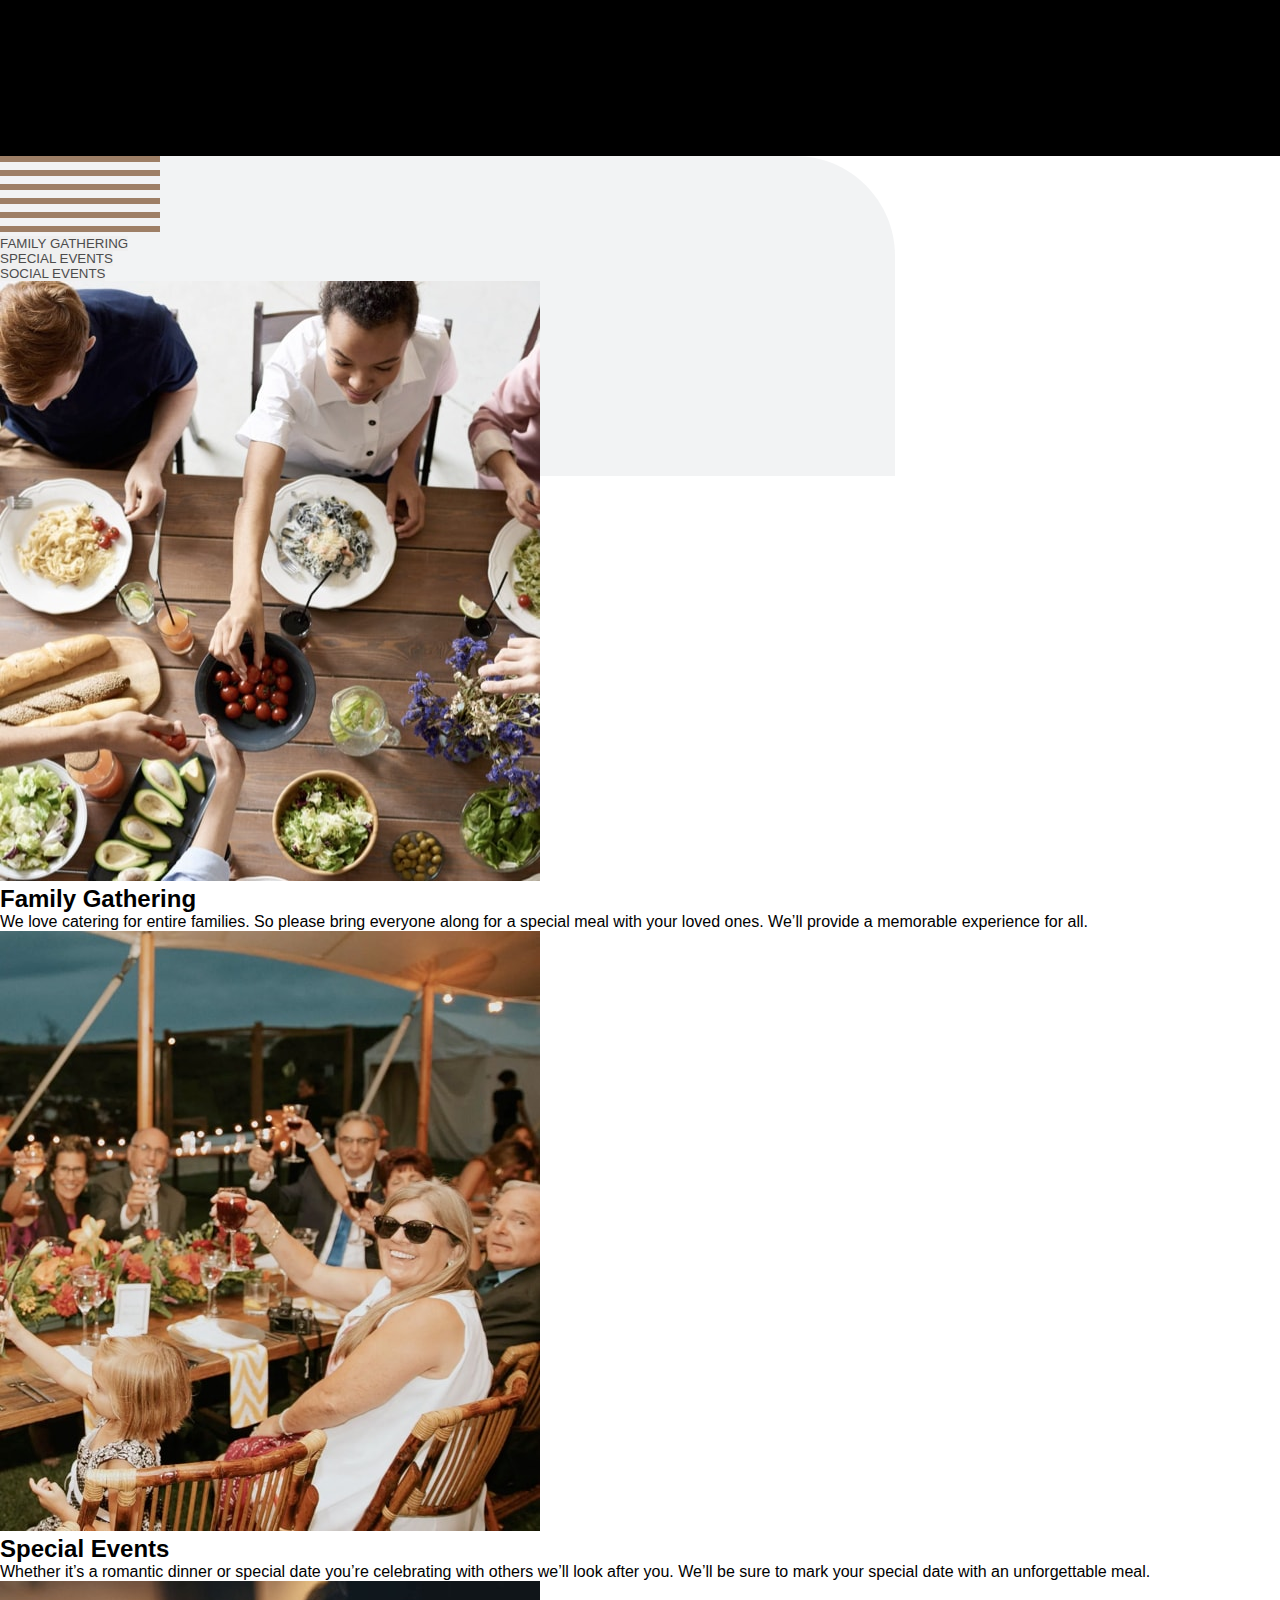
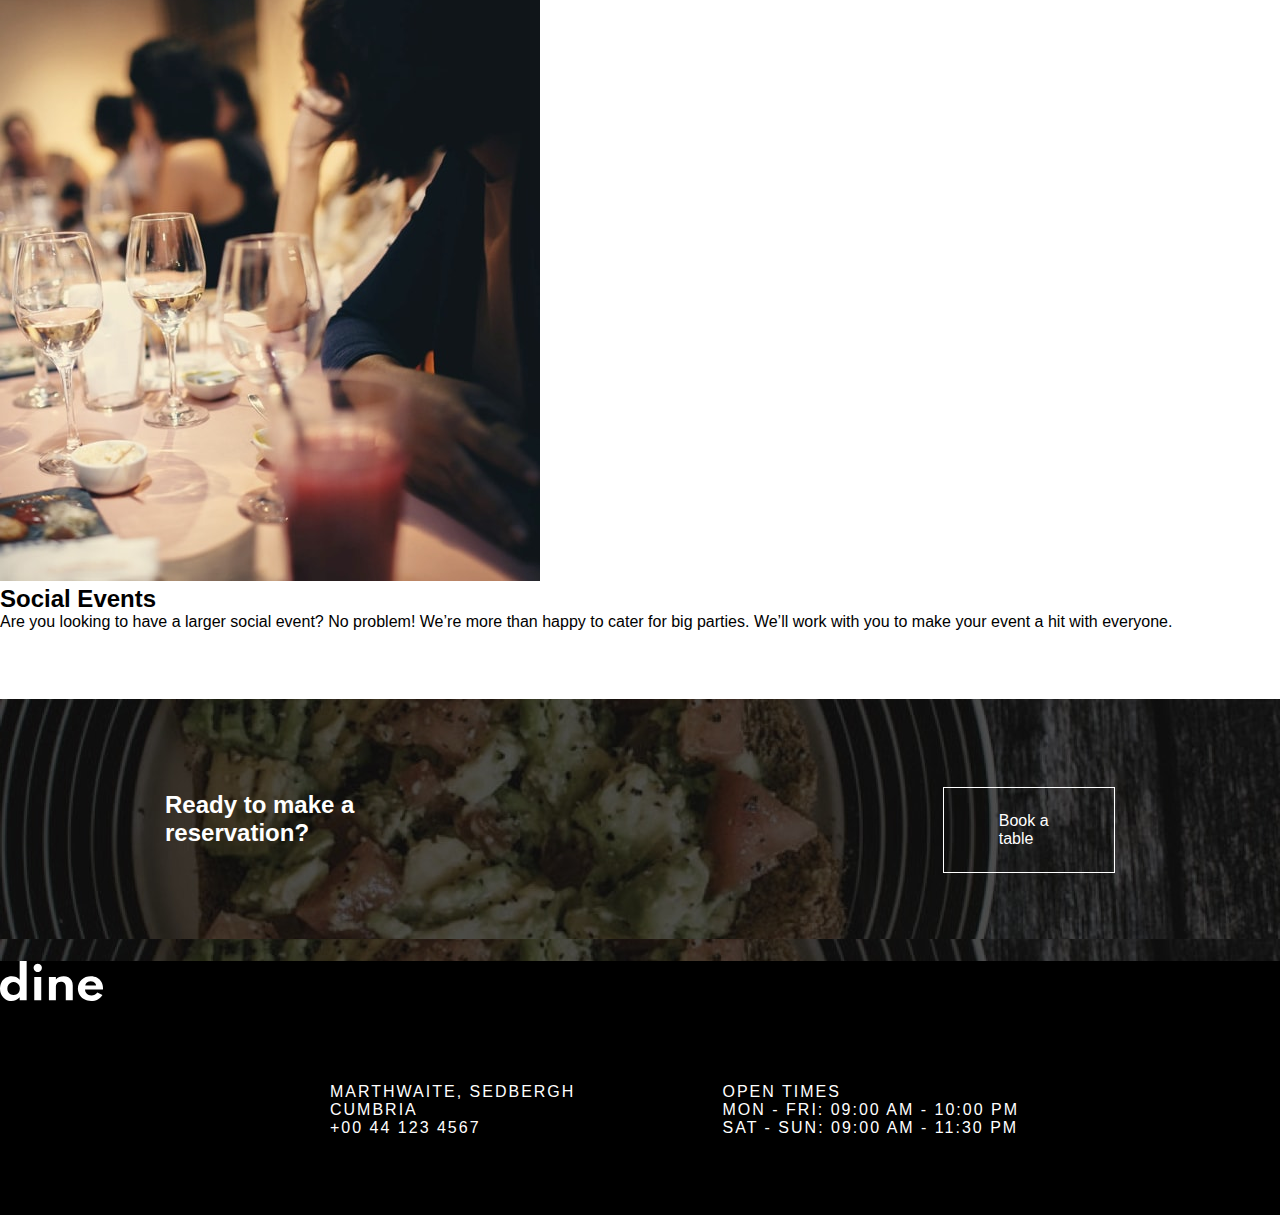
==== commit c9f8f865: "add hover styling to events" ====
--- a/index.html
+++ b/index.html
@@ -103,16 +103,19 @@
           </div>
           <div class="events-text">
             <div id="family-text" class="tabcontent">
+              <img src="./images/homepage/family-gathering-desktop.jpg"/>
               <h2 class="events-title">Family Gathering</h2>
               <p class="">We love catering for entire families. So please bring everyone along for a special meal with your 
                 loved ones. We’ll provide a memorable experience for all.</p>
             </div>
-            <div id="" class="tabcontent">
+            <div id="special-text" class="tabcontent">
+              <img src="./images/homepage/special-events-desktop.jpg"/>
               <h2 class="events-title">Special Events</h2>
               <p class="">Whether it’s a romantic dinner or special date you’re celebrating with others we’ll look after you. 
                 We’ll be sure to mark your special date with an unforgettable meal.</p>
             </div>
-            <div id="" class="tabcontent">
+            <div id="social-text" class="tabcontent">
+              <img src="./images/homepage/social-events-desktop.jpg"/>
               <h2 class="events-title">Social Events</h2>
               <p>Are you looking to have a larger social event? No problem! We’re more than happy to cater for big 
                 parties. We’ll work with you to make your event a hit with everyone.</p>
--- a/styles.css
+++ b/styles.css
@@ -159,12 +159,25 @@
   }
   .events-info {
      background-image: url("./images/patterns/pattern-curve-top-right.svg");
-     repeat: no-repeat;
-  }
-
-  .h3-text {
+     background-repeat: no-repeat;
+     background-position: top 0 left 0, bottom 15.625rem right 0;
+      margin: 0 auto;
+  }
+
+  .h3-text button {
       text-transform: uppercase;
-  }
+      color: rgba(76, 76, 76, 1);
+      display: flex;
+      flex-direction: column;
+      border-style: none;
+
+  }
+
+  .h3-text button:hover {
+      color: black;
+  }
+
+  
 
   .reservation-content {
       display: flex;
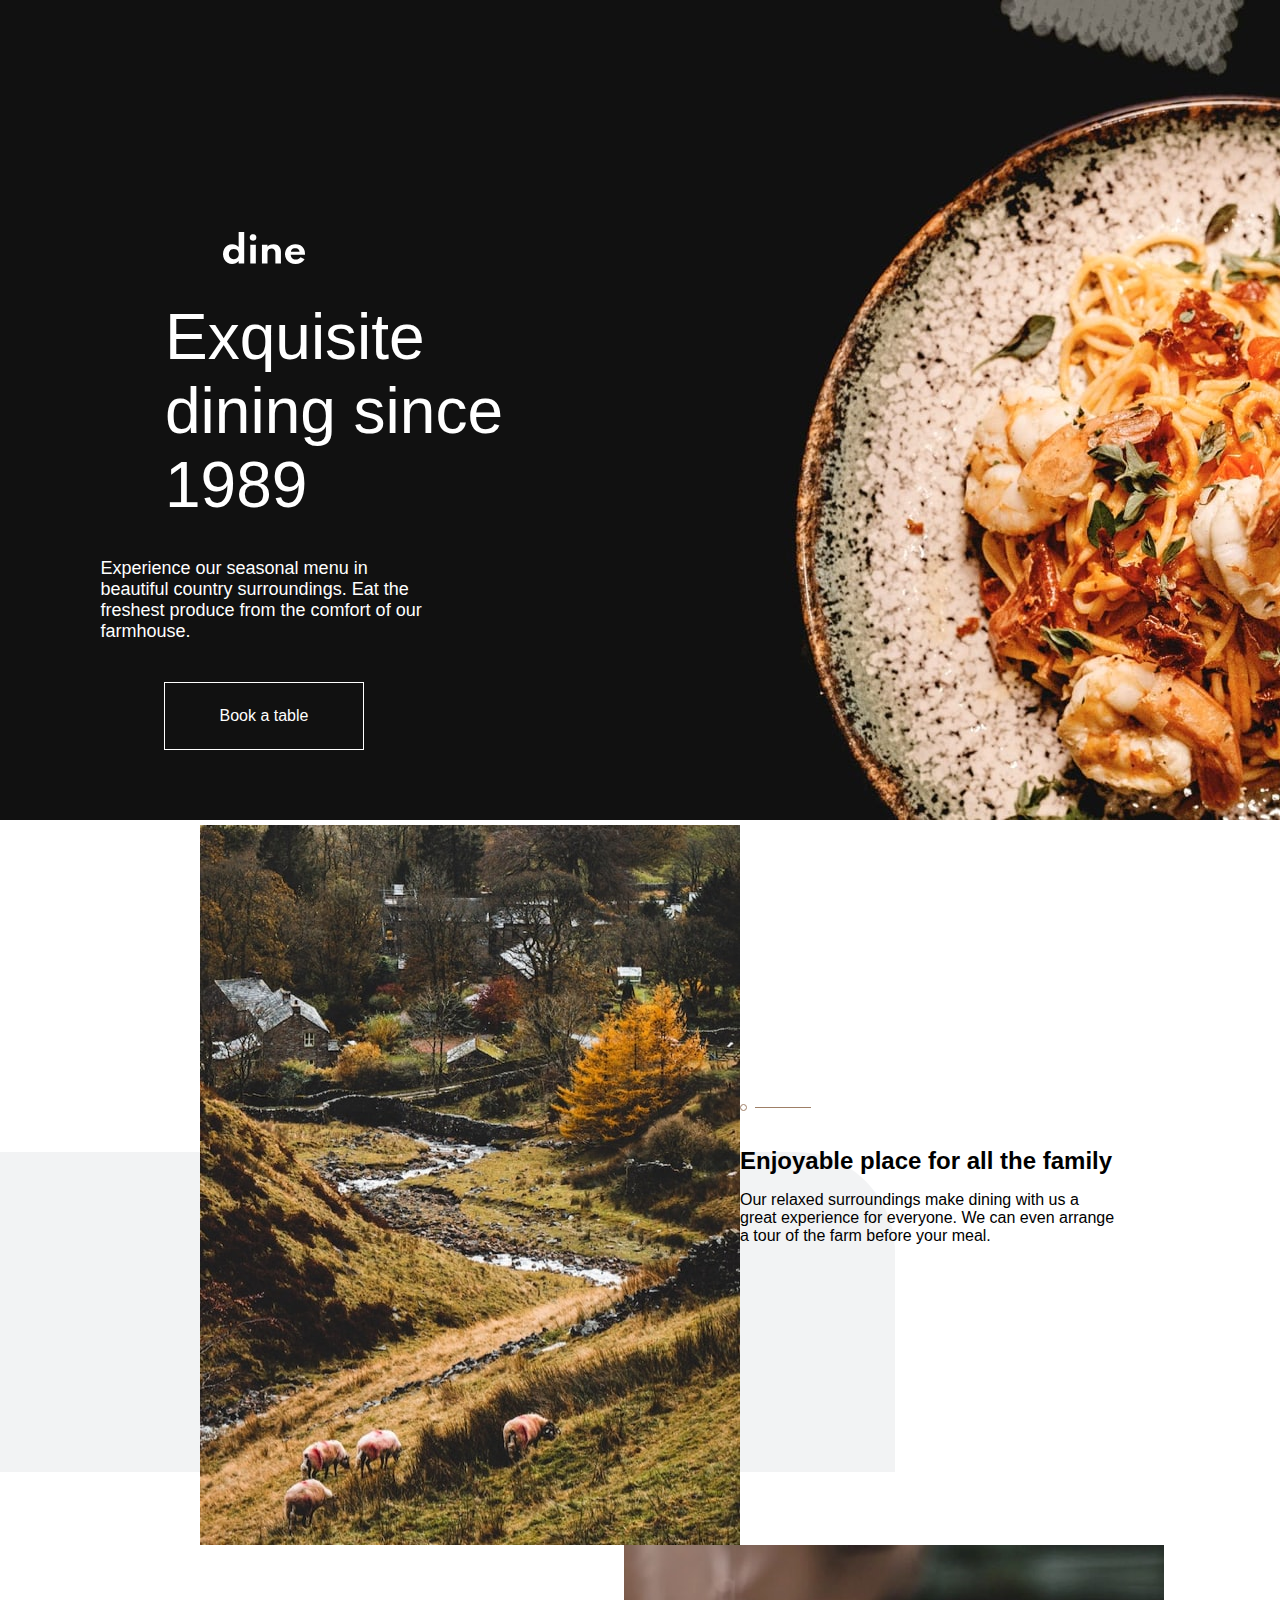
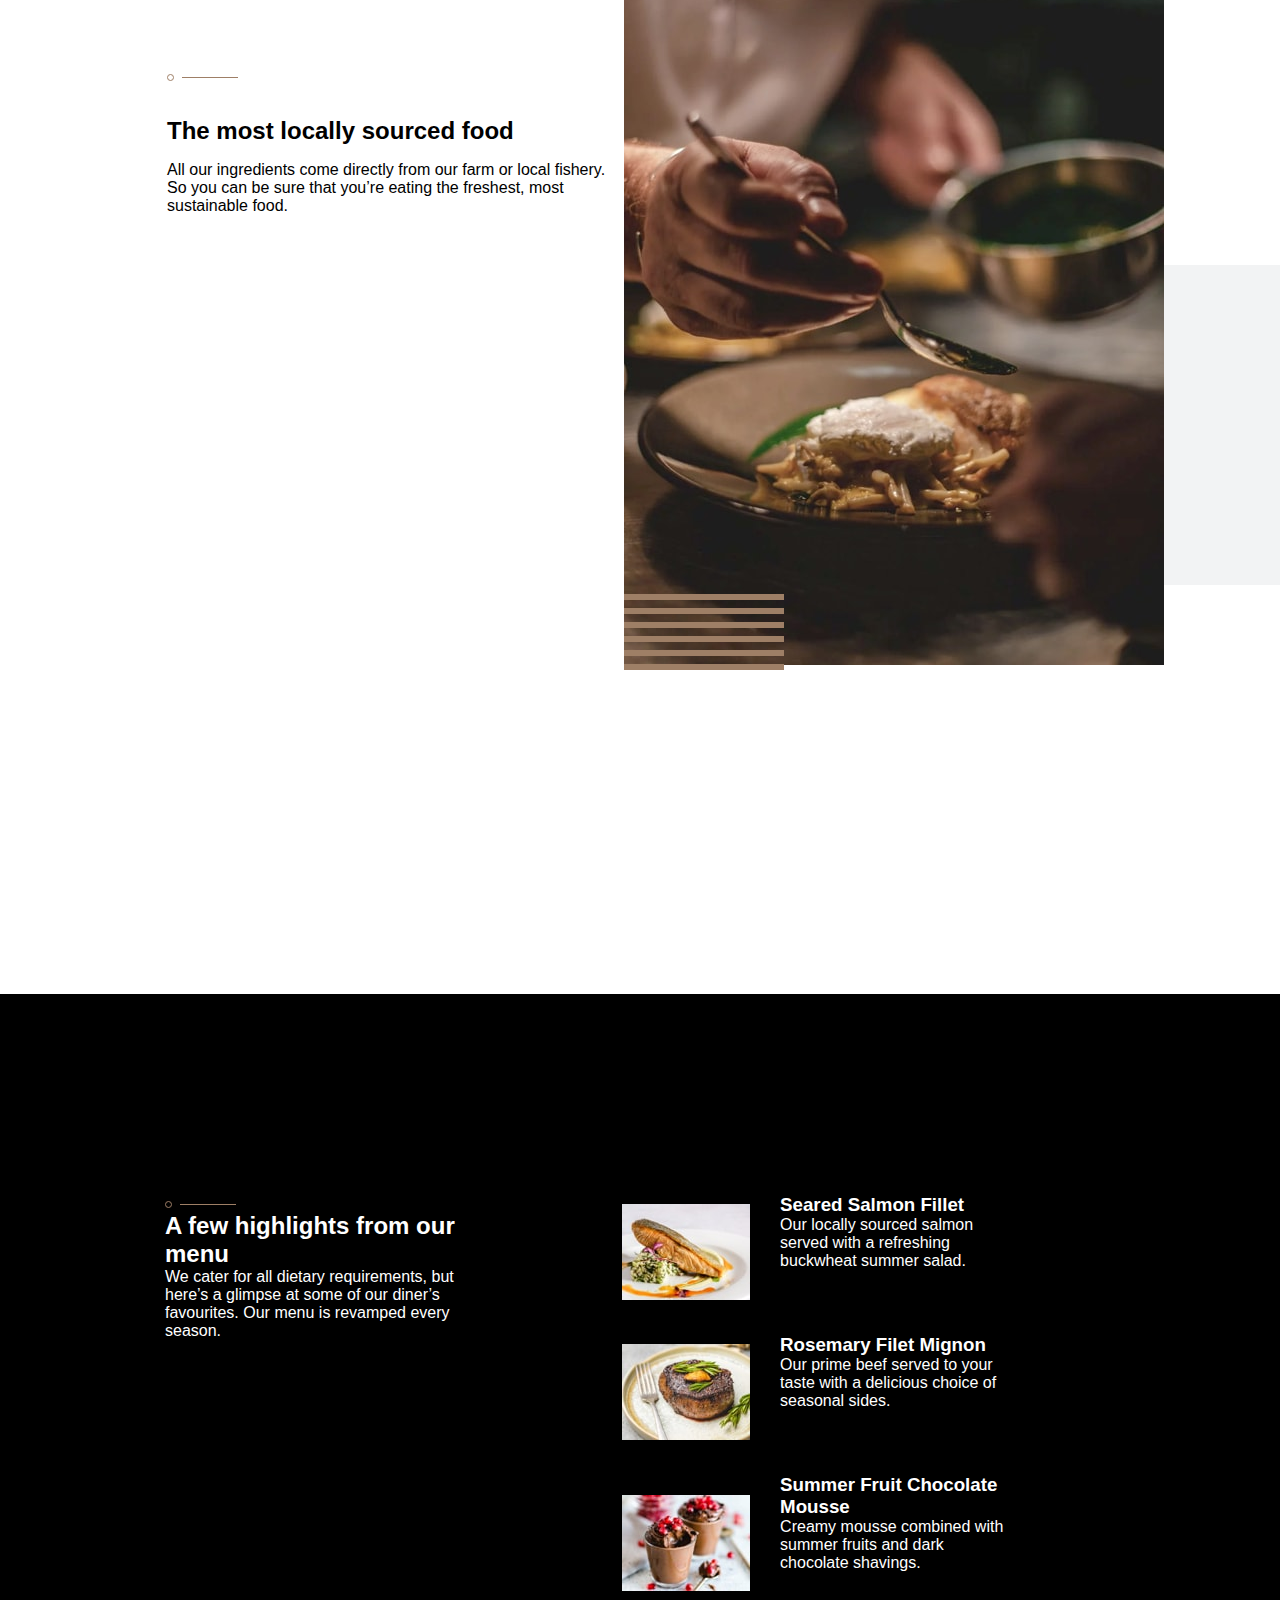
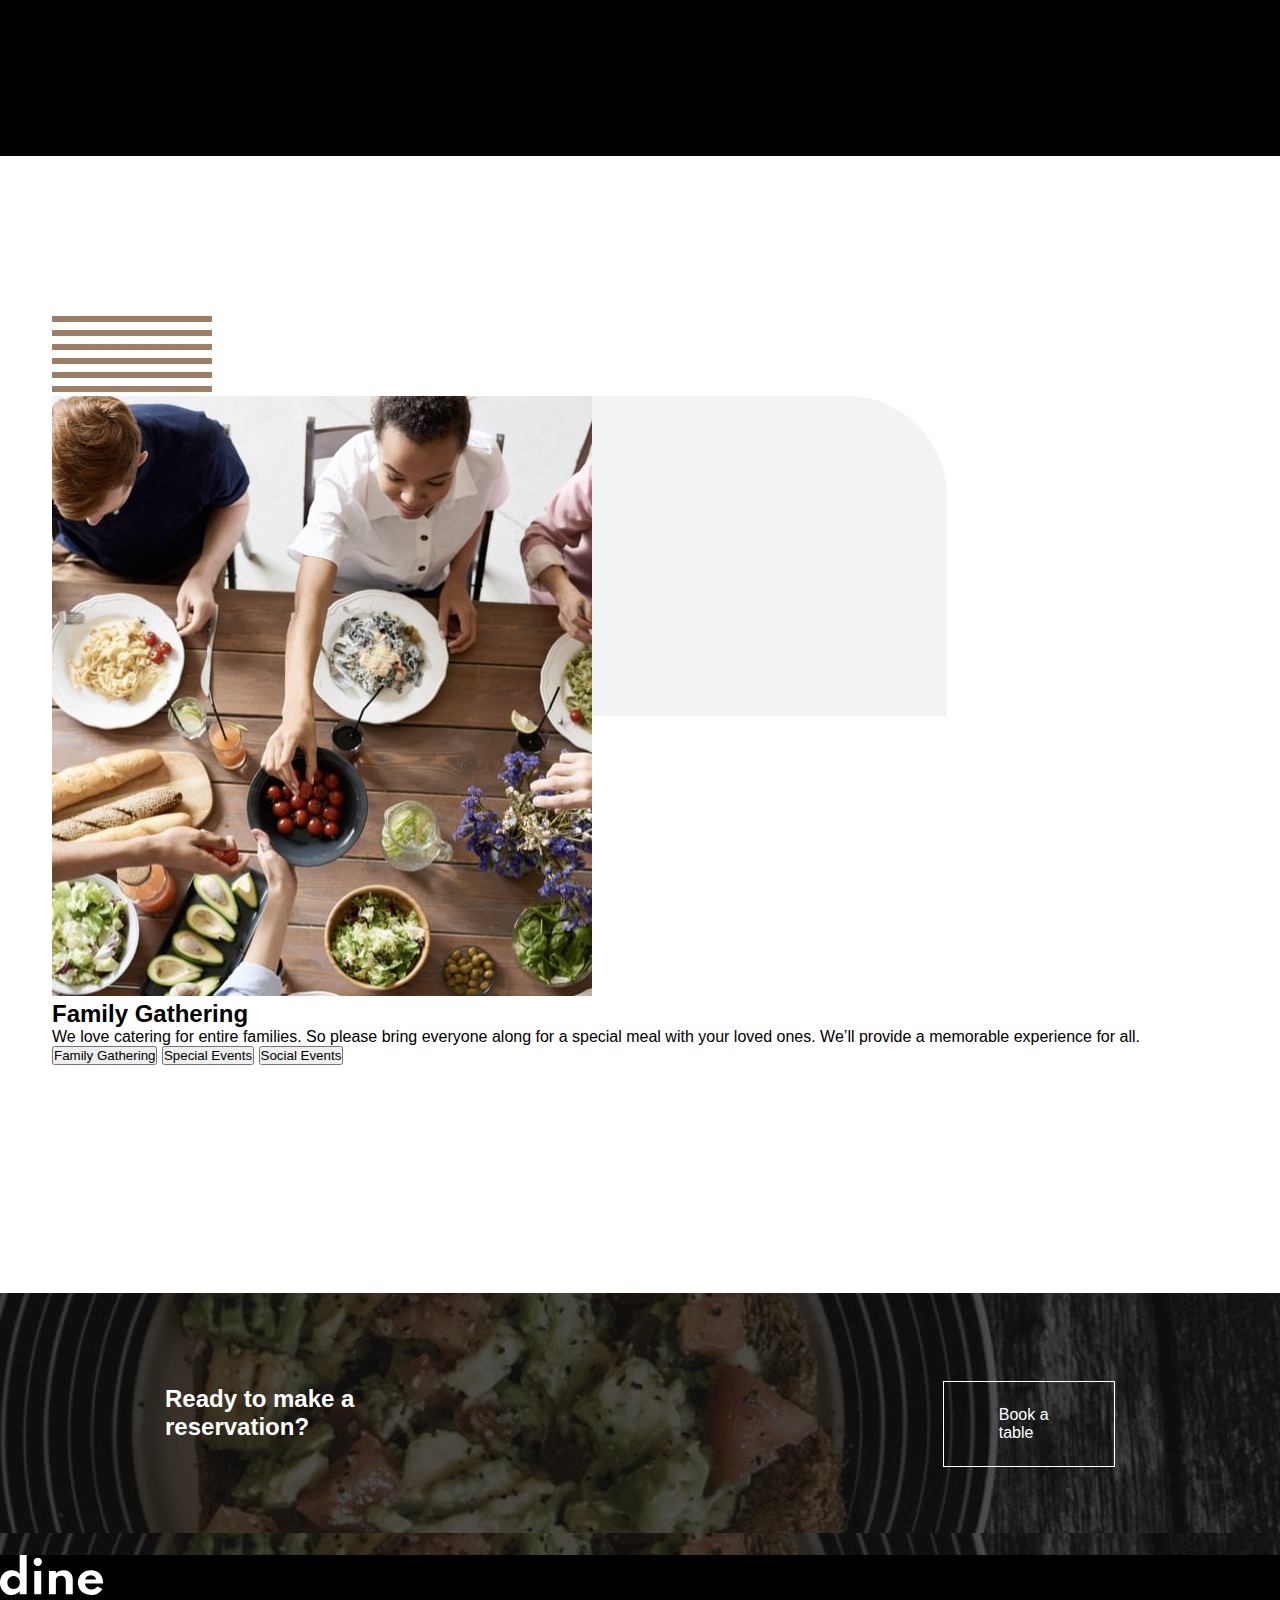
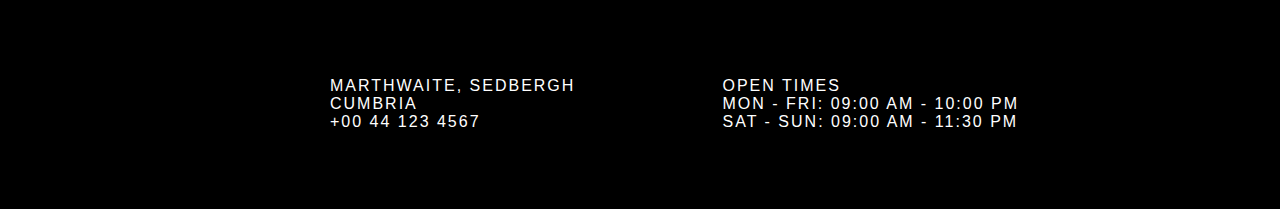
==== commit 4e255f77: "add images to events section" ====
--- a/index.html
+++ b/index.html
@@ -94,21 +94,18 @@
             <div id="social-image" class="events-image"></div>
         </div>   
         
-        <div class="events-info">
+        <section class="events">
           <img src="./images/patterns/pattern-lines.svg"/>
-          <div class="h3-text">
-            <button id="button-family" class="tablinks" onmouseover="family">Family Gathering</button>
-            <button id="button-special" class="tablinks" onmouseover="special">Special Events</button>
-            <button id="button-social" class="tablinks" onmouseover="social">Social Events</button>
-          </div>
-          <div class="events-text">
-            <div id="family-text" class="tabcontent">
-              <img src="./images/homepage/family-gathering-desktop.jpg"/>
-              <h2 class="events-title">Family Gathering</h2>
-              <p class="">We love catering for entire families. So please bring everyone along for a special meal with your 
+          
+          <div class="events-info">
+
+            
+              <img id="events-image" src="./images/homepage/family-gathering-desktop.jpg"/>
+              <h2 id="events-title">Family Gathering</h2>
+              <p id="events-text">We love catering for entire families. So please bring everyone along for a special meal with your 
                 loved ones. We’ll provide a memorable experience for all.</p>
-            </div>
-            <div id="special-text" class="tabcontent">
+            
+            <!--<div id="special-text" class="tabcontent">
               <img src="./images/homepage/special-events-desktop.jpg"/>
               <h2 class="events-title">Special Events</h2>
               <p class="">Whether it’s a romantic dinner or special date you’re celebrating with others we’ll look after you. 
@@ -119,7 +116,12 @@
               <h2 class="events-title">Social Events</h2>
               <p>Are you looking to have a larger social event? No problem! We’re more than happy to cater for big 
                 parties. We’ll work with you to make your event a hit with everyone.</p>
-            </div>
+            </div>-->
+          </div>
+          <div class="buttons">
+            <button id="button-family" class="tablinks" onmouseover="family">Family Gathering</button>
+            <button id="button-special" class="tablinks" onmouseover="special">Special Events</button>
+            <button id="button-social" class="tablinks" onmouseover="social">Social Events</button>
           </div>
 
           <div>
@@ -152,6 +154,6 @@
         </div>
       </div>
     </footer>  
-    <script src="scripts/main.js"></script> 
+    <script src="./main.js"></script> 
   </body>
 </html>--- a/styles.css
+++ b/styles.css
@@ -157,12 +157,23 @@
       padding-bottom: 24px;
       
   }
+
+  .events {
+    padding: 5rem 1.625rem;
+  }
   .events-info {
      background-image: url("./images/patterns/pattern-curve-top-right.svg");
      background-repeat: no-repeat;
      background-position: top 0 left 0, bottom 15.625rem right 0;
-      margin: 0 auto;
-  }
+     margin: 0 auto;
+  }
+
+  /*.events img {
+    min-width: 15.4375rem;
+    min-height: 25rem;
+    display: none;
+    margin-bottom: 3rem;
+  }*/
 
   .h3-text button {
       text-transform: uppercase;
@@ -177,7 +188,15 @@
       color: black;
   }
 
+  .tab-content {
+      display: flex;
+      
+}
   
+
+  .tab-content img {
+      
+  }
 
   .reservation-content {
       display: flex;
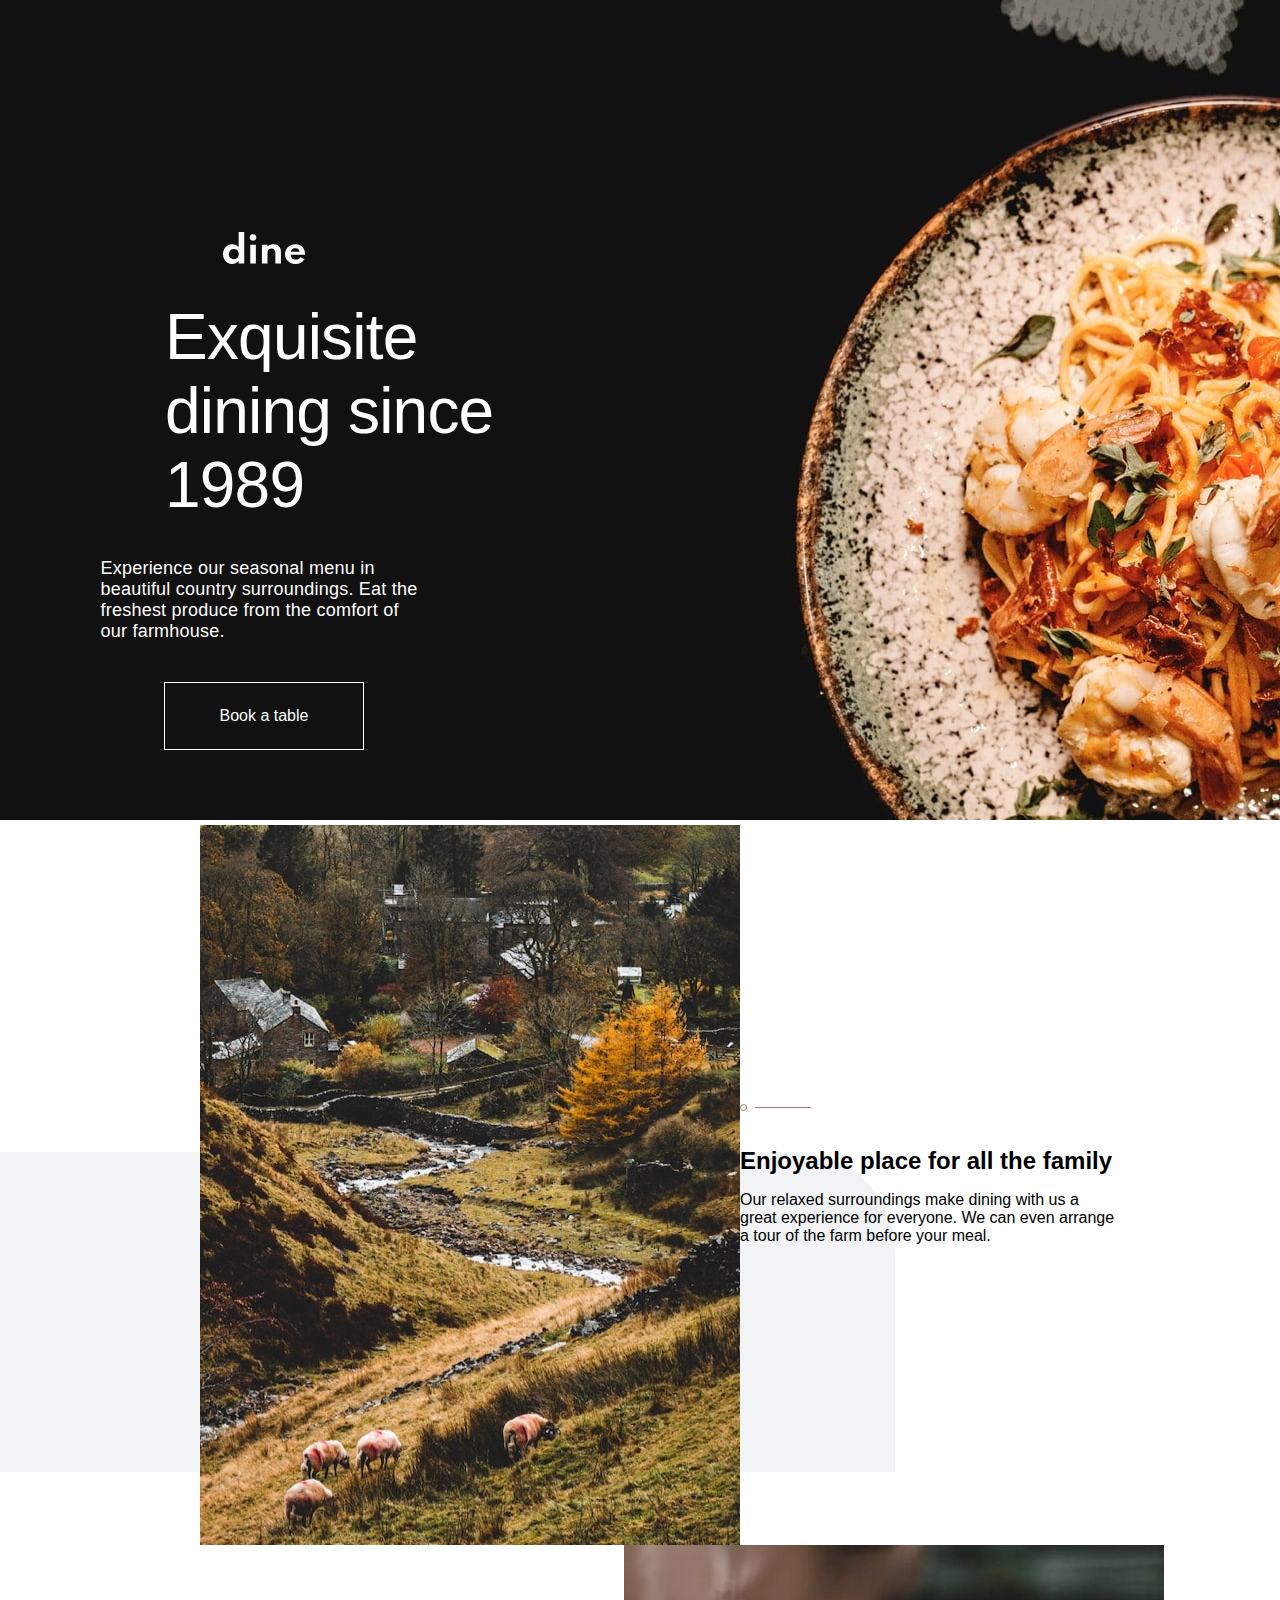
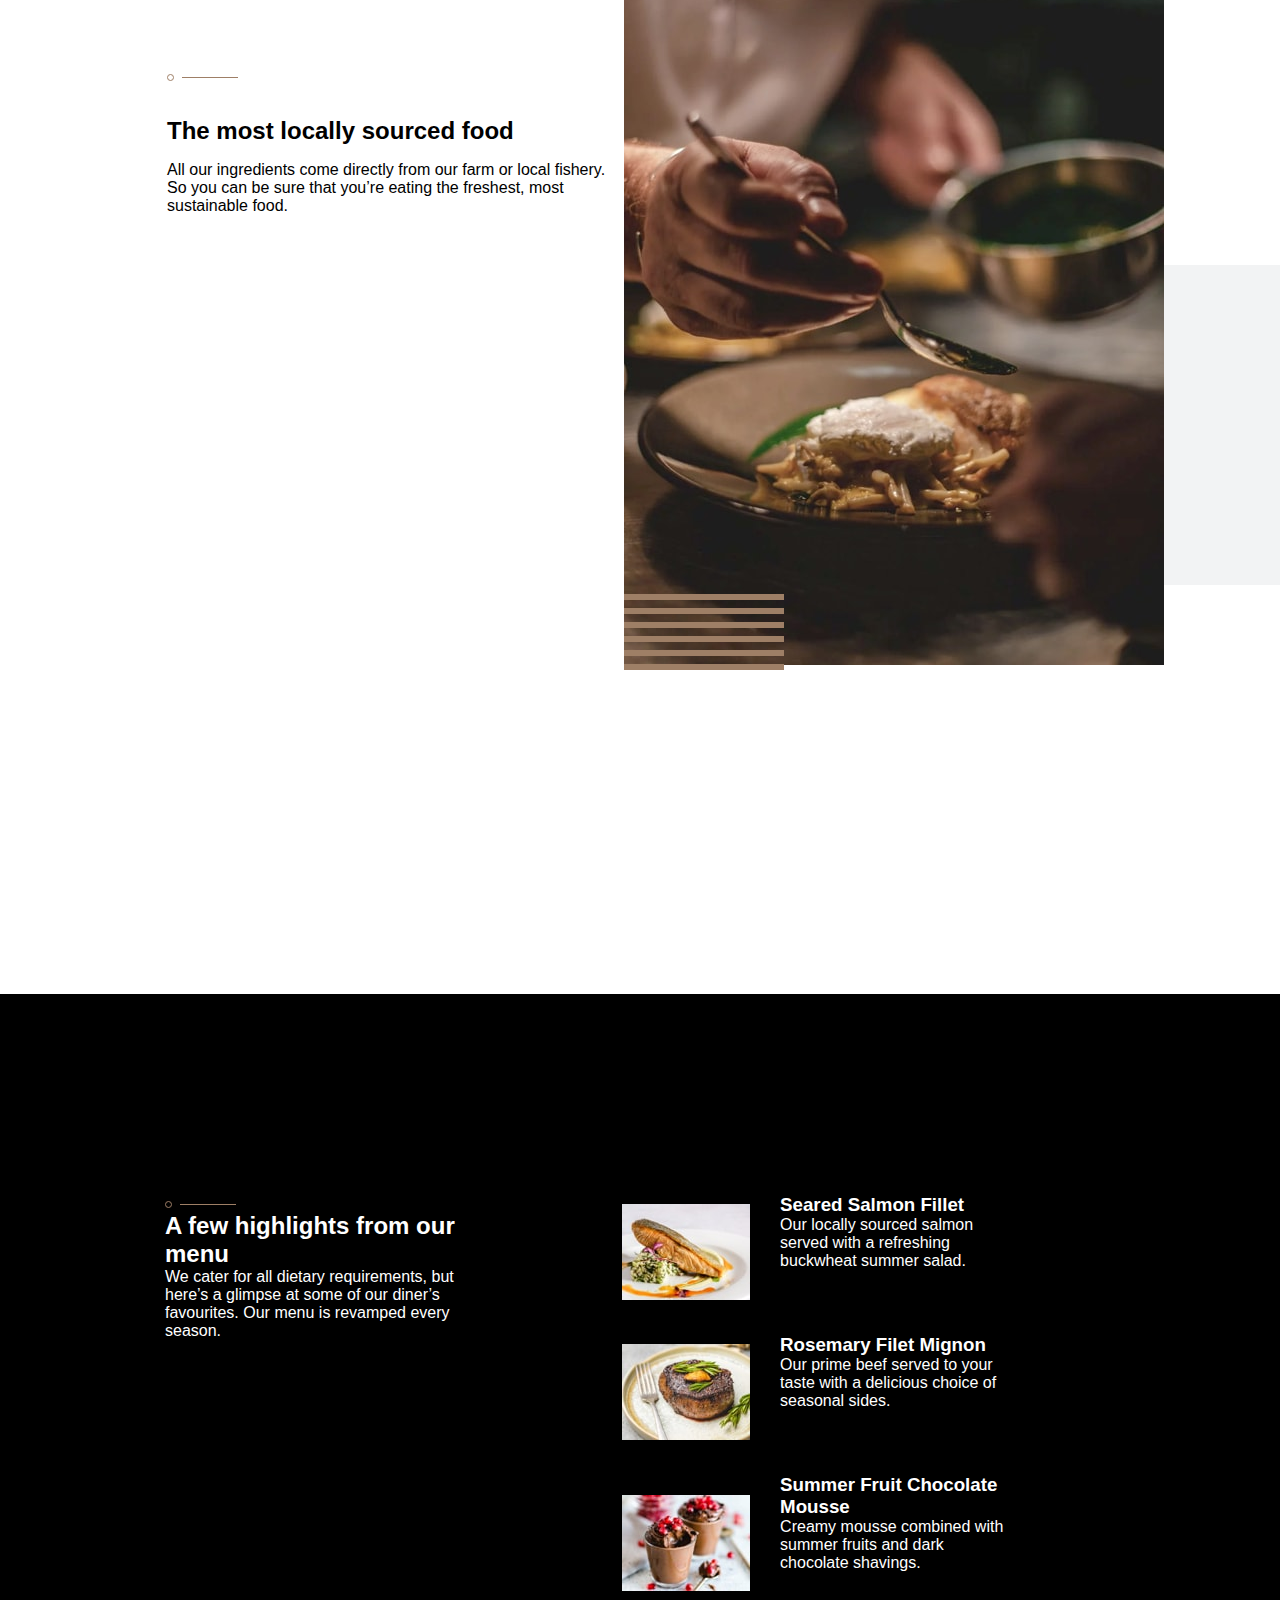
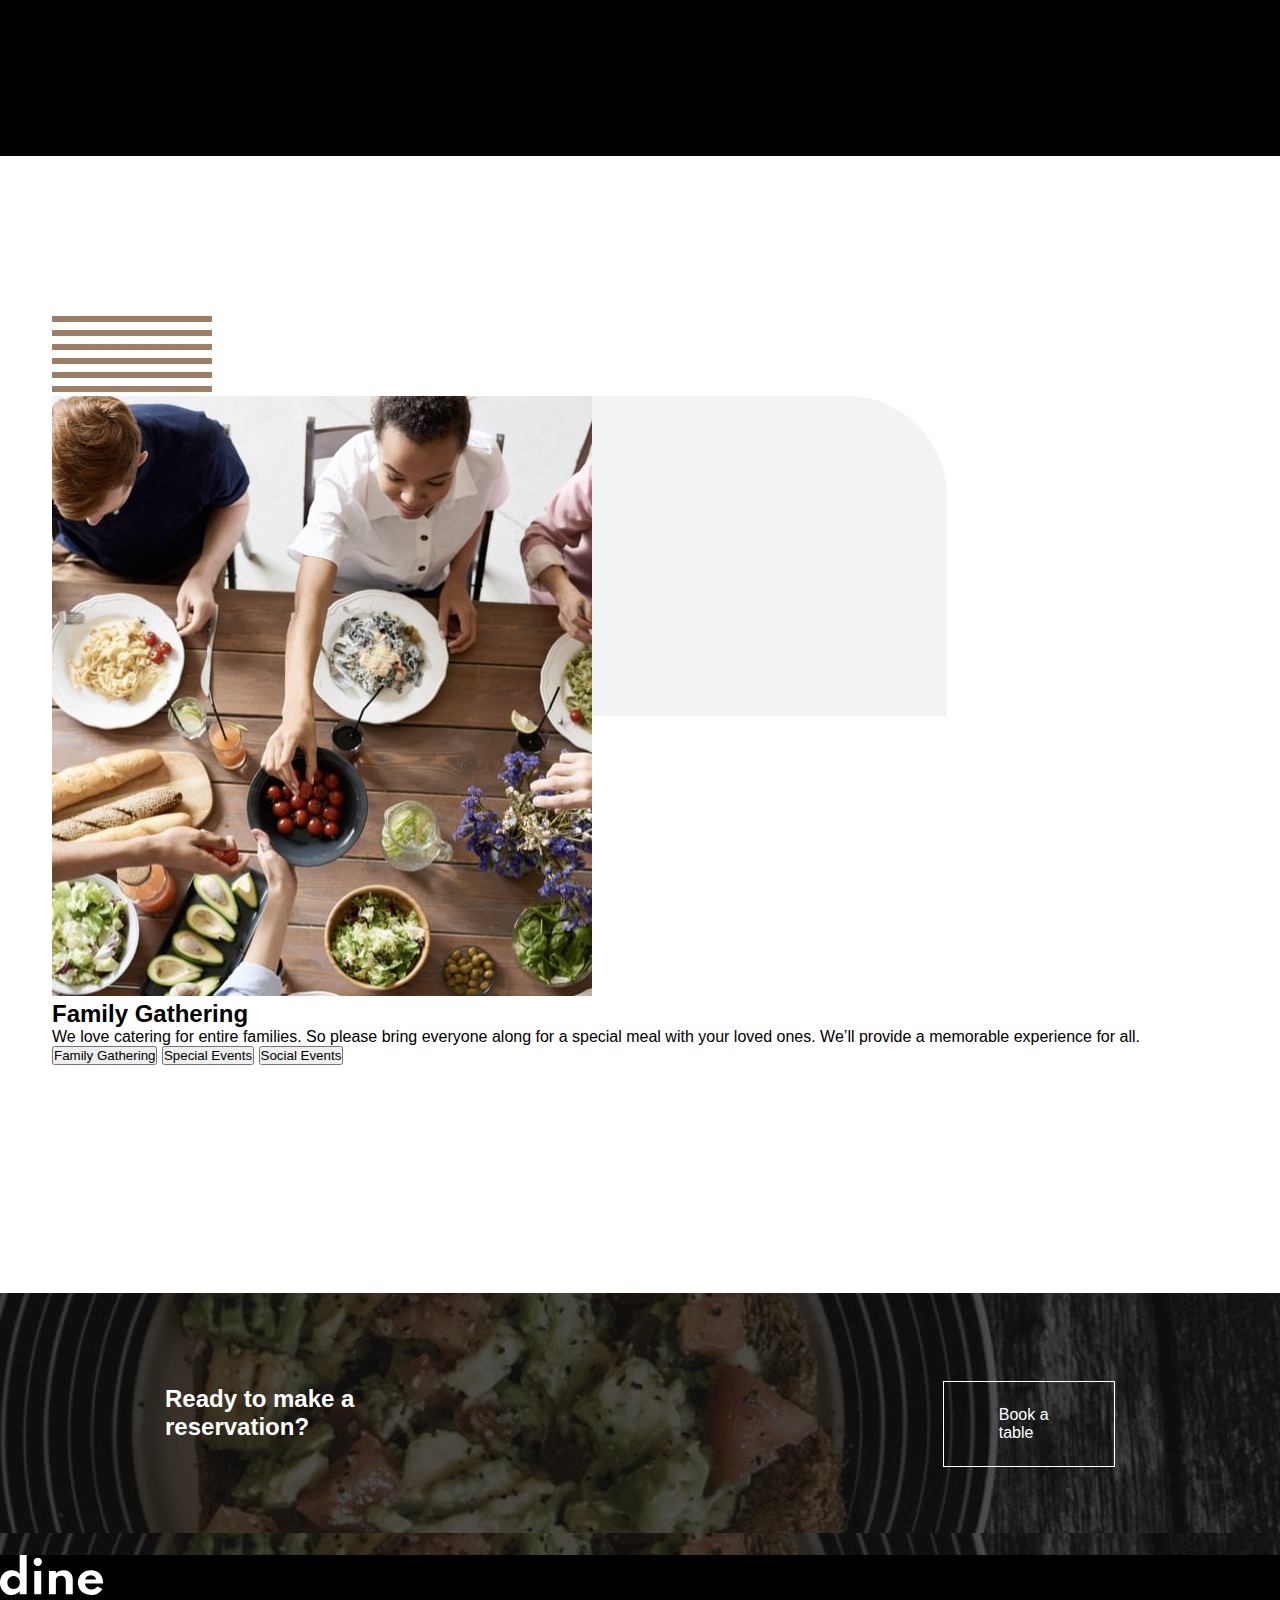
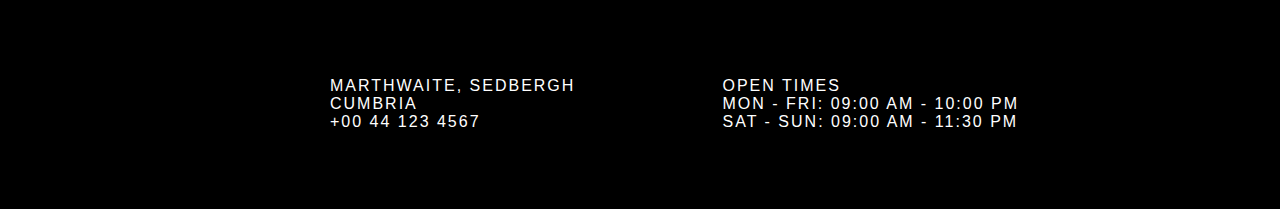
==== commit ee3d9b2f: "add onclick for h2 and p" ====
--- a/index.html
+++ b/index.html
@@ -107,14 +107,14 @@
             
             <!--<div id="special-text" class="tabcontent">
               <img src="./images/homepage/special-events-desktop.jpg"/>
-              <h2 class="events-title">Special Events</h2>
-              <p class="">Whether it’s a romantic dinner or special date you’re celebrating with others we’ll look after you. 
+              <h2 id="events-title">Special Events</h2>
+              <p id="events-text">Whether it’s a romantic dinner or special date you’re celebrating with others we’ll look after you. 
                 We’ll be sure to mark your special date with an unforgettable meal.</p>
             </div>
             <div id="social-text" class="tabcontent">
               <img src="./images/homepage/social-events-desktop.jpg"/>
-              <h2 class="events-title">Social Events</h2>
-              <p>Are you looking to have a larger social event? No problem! We’re more than happy to cater for big 
+              <h2 id="events-title">Social Events</h2>
+              <p id="events-text">Are you looking to have a larger social event? No problem! We’re more than happy to cater for big 
                 parties. We’ll work with you to make your event a hit with everyone.</p>
             </div>-->
           </div>
--- a/styles.css
+++ b/styles.css
@@ -12,6 +12,8 @@
 
 h1 {
     font-weight: 300;
+    font-size: 2rem;
+    
 }
 
 .hero-title {
@@ -19,6 +21,7 @@
     padding-left: 165px;
     color: white;
     font-size: 64px;
+    letter-spacing: -0.8px;
 }
 
 .hero-text {
@@ -27,6 +30,7 @@
     margin: 0 auto;
     color: white;
     font-size: 18px;
+    letter-spacing: 0.225px;
 }
 
 .hero_content {
@@ -40,47 +44,46 @@
     margin: 0 auto;
     background-position: center top;
     padding-right: 752px;
-    padding-left: ;
+    
     padding-bottom: 9.5rem;
   }
   
   .hero-logo {
-      padding-bottom: 2rem;
+    padding-bottom: 2rem;
   }
 
   .hero-logo img {
-      height: 2rem;
-      width: auto;
+    height: 2rem;
+    width: auto;
   }
 
   .btn {
-      padding: 1.5rem 3.4375rem;
-      text-decoration: none;
-      display: inline-block;
-      color: white;
-      border: 1px solid white;
-      
-  }
-
-  .btn-white {
-    
-    
-  }
-
-  .info {
-      
-  }
+    padding: 1.5rem 3.4375rem;
+    text-decoration: none;
+    display: inline-block;
+    color: white;
+    border: 1px solid white;
+      
+  }
+
+  .btn:hover {
+    background-color: white;
+    color: gray;
+
+  }
+
+  
 
   .info-top {
-      display: flex;
-      flex-direction: row;
-      padding-right: 165px;
-      padding-top: 73px;
-      background-image: url("./images/patterns/pattern-curve-top-right.svg");
-      background-repeat: no-repeat;
-      background-position: top 15.625rem left 0, bottom 0 right 0;
-      margin: 0 auto;
-      text-align: ;
+    display: flex;
+    flex-direction: row;
+    padding-right: 165px;
+    padding-top: 73px;
+    background-image: url("./images/patterns/pattern-curve-top-right.svg");
+    background-repeat: no-repeat;
+    background-position: top 15.625rem left 0, bottom 0 right 0;
+    margin: 0 auto;
+      
       
   }
 
@@ -94,7 +97,7 @@
 }
 
   .info-title {
-      padding-bottom: 1rem;
+    padding-bottom: 1rem;
   }
 
   .info-text {
@@ -104,23 +107,23 @@
     
   }
   .info-bottom {
-      display: flex;
-      flex-direction: row;
-      padding-left: 167px;
-      background-image: url("./images/patterns/pattern-curve-top-left.svg");
-      background-repeat: no-repeat;
-      background-position: top 20rem left 45rem, bottom 0 right 0;
+    display: flex;
+    flex-direction: row;
+    padding-left: 167px;
+    background-image: url("./images/patterns/pattern-curve-top-left.svg");
+    background-repeat: no-repeat;
+    background-position: top 20rem left 45rem, bottom 0 right 0;
   }
 
  
 
   .info-line {
-      padding-top: 3.5rem;
-      padding-bottom: 2rem;
+    padding-top: 3.5rem;
+    padding-bottom: 2rem;
   }
 
   .img-bottom {
-      margin-bottom: -75px;
+    margin-bottom: -75px;
   }
 
 .bottom-line {
@@ -128,8 +131,8 @@
     padding-right: -400px;
 }
   .highlights {
-      background: black;
-      color: white;
+    background: black;
+    color: white;
       
   }
 
@@ -139,22 +142,22 @@
     
   }
   .featured-meals {
-      display: flex;
-      flex-direction: row;
-      justify-content: center;
-      padding: 200px 165px 120px 165px;
+    display: flex;
+    flex-direction: row;
+    justify-content: center;
+    padding: 200px 165px 120px 165px;
   }
 
   .featured-card {
-      display: flex;
-      margin-right: 100px;
-      align-items: center;
-      padding-left: 125px;
+    display: flex;
+    margin-right: 100px;
+    align-items: center;
+    padding-left: 125px;
   }
 
   .highlights-image {
-      padding-right: 30px;
-      padding-bottom: 24px;
+    padding-right: 30px;
+    padding-bottom: 24px;
       
   }
 
@@ -162,10 +165,10 @@
     padding: 5rem 1.625rem;
   }
   .events-info {
-     background-image: url("./images/patterns/pattern-curve-top-right.svg");
-     background-repeat: no-repeat;
-     background-position: top 0 left 0, bottom 15.625rem right 0;
-     margin: 0 auto;
+    background-image: url("./images/patterns/pattern-curve-top-right.svg");
+    background-repeat: no-repeat;
+    background-position: top 0 left 0, bottom 15.625rem right 0;
+    margin: 0 auto;
   }
 
   /*.events img {
@@ -176,35 +179,32 @@
   }*/
 
   .h3-text button {
-      text-transform: uppercase;
-      color: rgba(76, 76, 76, 1);
-      display: flex;
-      flex-direction: column;
-      border-style: none;
+    text-transform: uppercase;
+    color: rgba(76, 76, 76, 1);
+    display: flex;
+    flex-direction: column;
+    border-style: none;
 
   }
 
   .h3-text button:hover {
-      color: black;
+    color: black;
   }
 
   .tab-content {
-      display: flex;
-      
-}
-  
-
-  .tab-content img {
-      
-  }
+    display: flex;
+      
+}
+  
+
 
   .reservation-content {
-      display: flex;
-      flex-direction: row;
-      justify-content: center;
-      background-image: url("./images/homepage/ready-bg-desktop.jpg");
-      min-height: 240px;
-      color: white;
+    display: flex;
+    flex-direction: row;
+    justify-content: center;
+    background-image: url("./images/homepage/ready-bg-desktop.jpg");
+    min-height: 240px;
+    color: white;
 
   }
 
@@ -223,10 +223,7 @@
     background-color: black;
     color: white;
   }
-  .footer-logo {
-    
-
-  }
+ 
 
   .footer-text {
     display: flex;   
@@ -241,7 +238,7 @@
   }
     .hours {
     flex: 50%;
-    }
+}
     
       
       
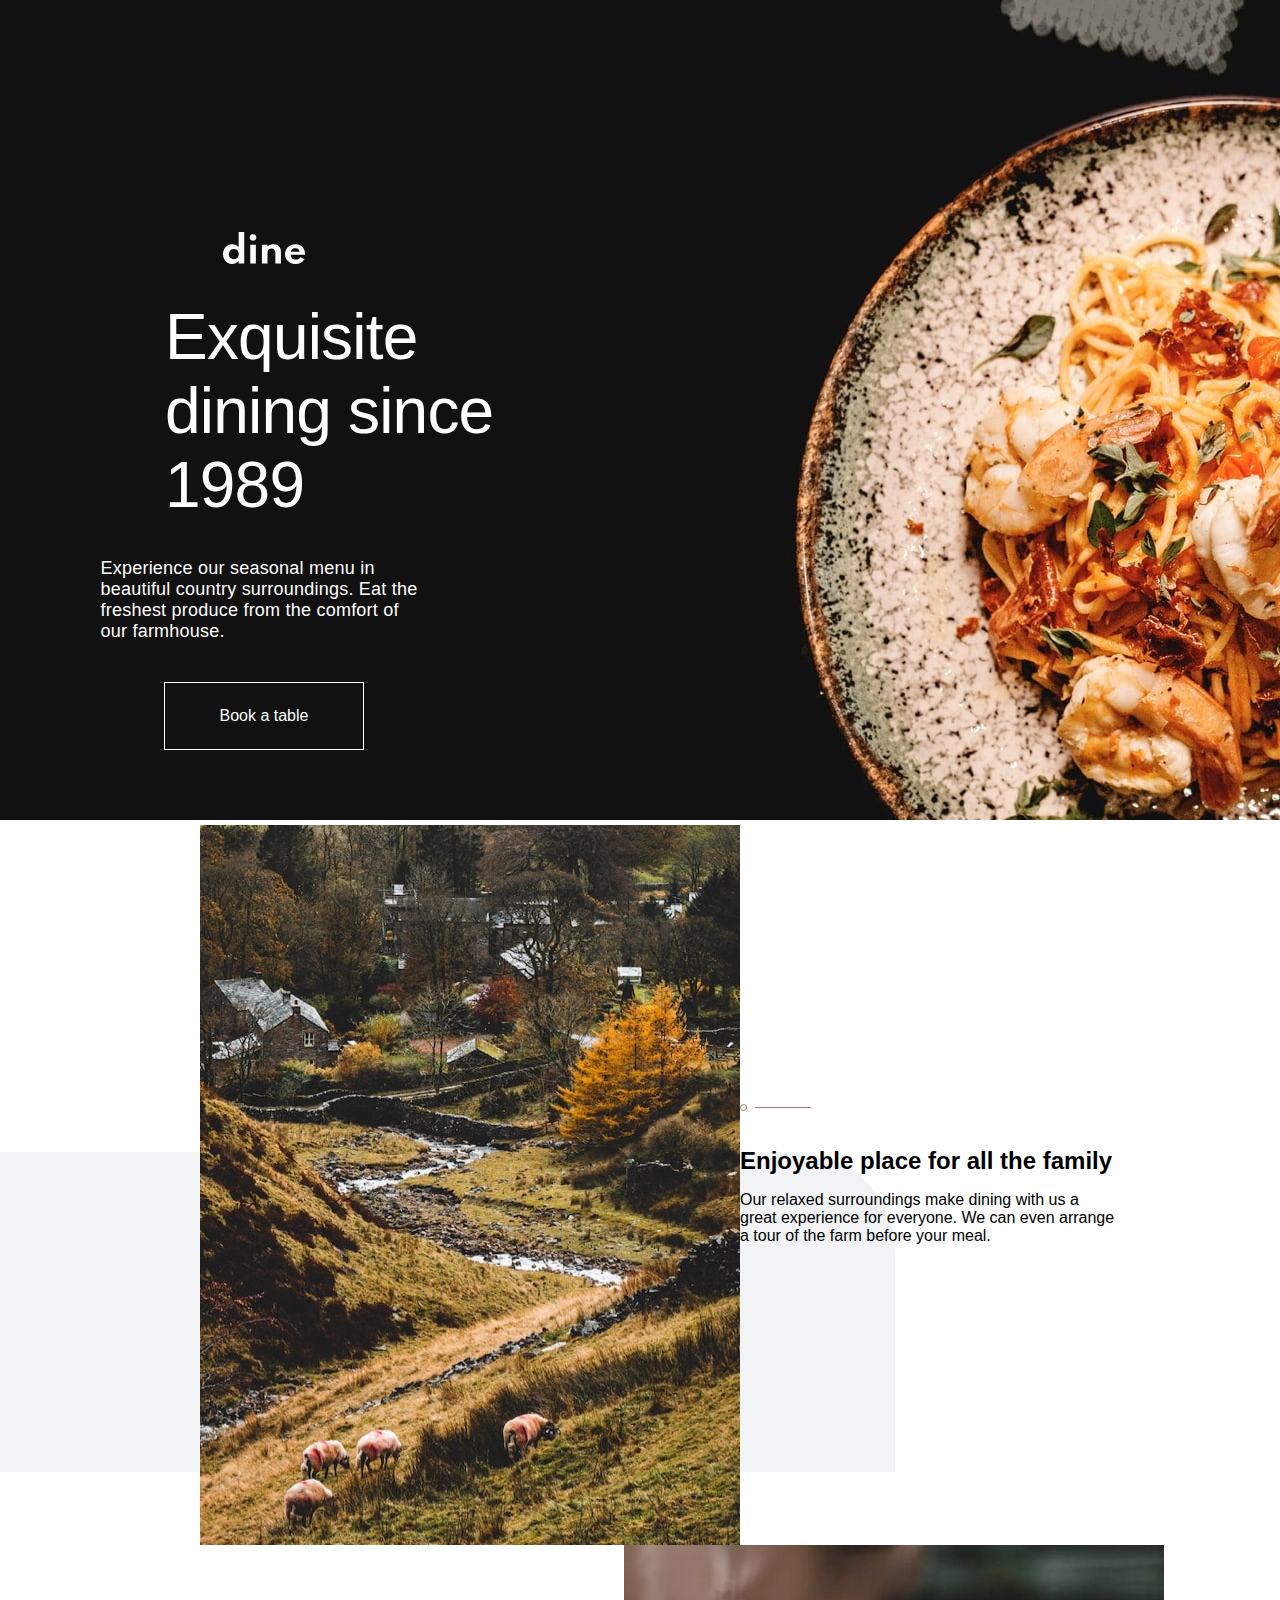
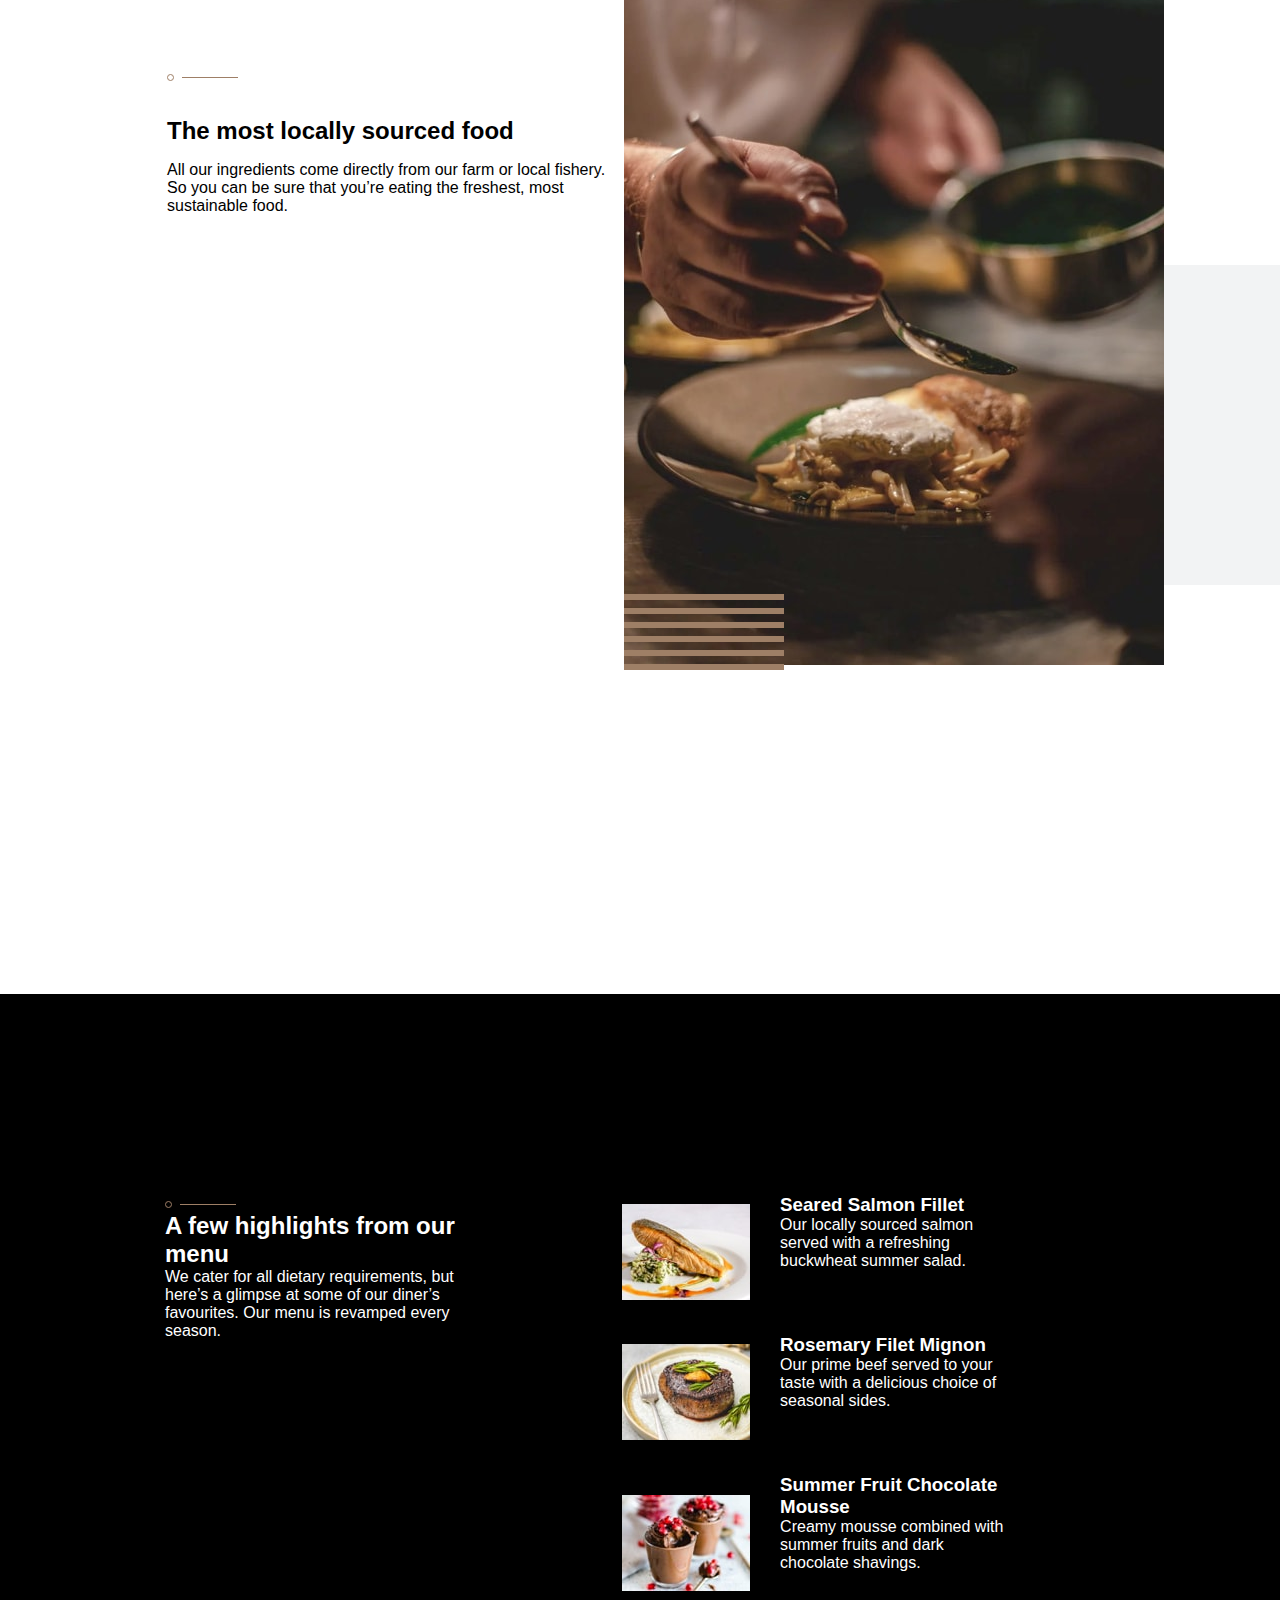
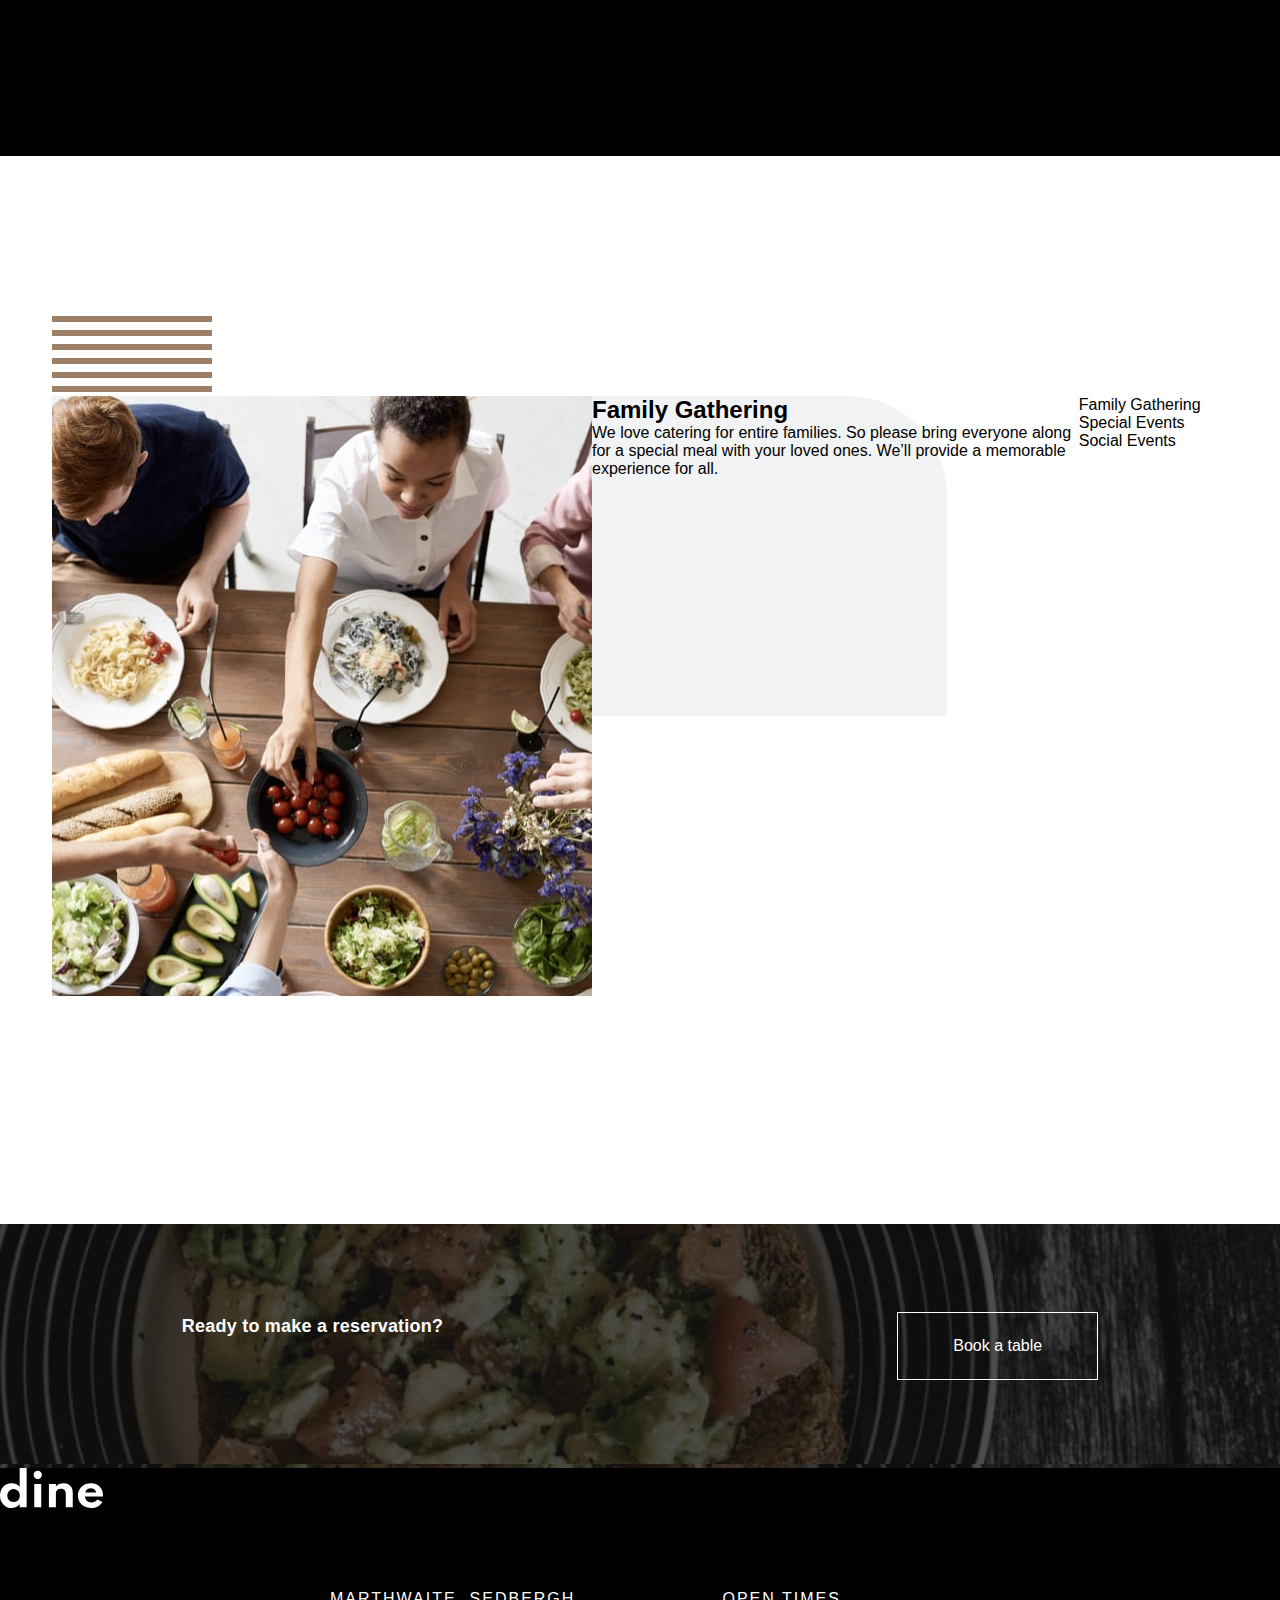
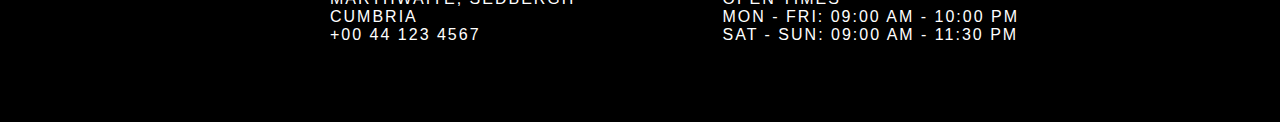
==== commit 9d97630b: "styled eventbuttons" ====
--- a/index.html
+++ b/index.html
@@ -98,32 +98,19 @@
           <img src="./images/patterns/pattern-lines.svg"/>
           
           <div class="events-info">
-
-            
-              <img id="events-image" src="./images/homepage/family-gathering-desktop.jpg"/>
+            <img id="events-image" src="./images/homepage/family-gathering-desktop.jpg"/>
+            <div class="events-content">
               <h2 id="events-title">Family Gathering</h2>
               <p id="events-text">We love catering for entire families. So please bring everyone along for a special meal with your 
                 loved ones. We’ll provide a memorable experience for all.</p>
             
-            <!--<div id="special-text" class="tabcontent">
-              <img src="./images/homepage/special-events-desktop.jpg"/>
-              <h2 id="events-title">Special Events</h2>
-              <p id="events-text">Whether it’s a romantic dinner or special date you’re celebrating with others we’ll look after you. 
-                We’ll be sure to mark your special date with an unforgettable meal.</p>
-            </div>
-            <div id="social-text" class="tabcontent">
-              <img src="./images/homepage/social-events-desktop.jpg"/>
-              <h2 id="events-title">Social Events</h2>
-              <p id="events-text">Are you looking to have a larger social event? No problem! We’re more than happy to cater for big 
-                parties. We’ll work with you to make your event a hit with everyone.</p>
-            </div>-->
           </div>
           <div class="buttons">
-            <button id="button-family" class="tablinks" onmouseover="family">Family Gathering</button>
-            <button id="button-special" class="tablinks" onmouseover="special">Special Events</button>
-            <button id="button-social" class="tablinks" onmouseover="social">Social Events</button>
+            <a id="button-family" class="tablinks" onmouseover="family">Family Gathering</a>
+            <a id="button-special" class="tablinks" onmouseover="special">Special Events</a>
+            <a id="button-social" class="tablinks" onmouseover="social">Social Events</a>
           </div>
-
+          </div>
           <div>
             <a class="btn">Book a table</a>
           </div>
--- a/styles.css
+++ b/styles.css
@@ -16,7 +16,7 @@
     
 }
 
-.hero-title {
+.hero-title, .booking-title {
     padding-bottom: 2.25rem;
     padding-left: 165px;
     color: white;
@@ -71,6 +71,7 @@
     color: gray;
 
   }
+
 
   
 
@@ -165,10 +166,22 @@
     padding: 5rem 1.625rem;
   }
   .events-info {
+    display: flex;
     background-image: url("./images/patterns/pattern-curve-top-right.svg");
     background-repeat: no-repeat;
     background-position: top 0 left 0, bottom 15.625rem right 0;
     margin: 0 auto;
+  }
+
+  .events-content {
+    display: flex;
+    flex-direction: column;
+  }
+
+
+  #button-family:hover, #button-special:hover, #button-social:hover {
+    color: gray;
+    cursor: pointer;
   }
 
   /*.events img {
@@ -219,7 +232,7 @@
       border: solid white 1px;
   }*/
 
-  .footer-content {
+  .footer-content, .contact-info {
     background-color: black;
     color: white;
   }
@@ -240,7 +253,65 @@
     flex: 50%;
 }
     
-      
-      
-      
-  +  /*booking page*/
+  
+  .booking-content {
+    
+      max-width: 1440px;
+      display: flex;
+      flex-direction: column;
+      
+    background-image:url("./images/booking/hero-bg-desktop.jpg");
+    background-repeat: no-repeat;
+  }
+      
+  .booking-text {
+    max-width: 750px;
+    margin:;
+    color: white;
+    font-size: 18px;
+    letter-spacing: 0.225px;
+}
+
+section {
+  
+}
+
+.reservation-section {
+  margin-left: 700px;
+  z-index: -1;
+}
+
+ form {
+  border-style: none;
+ } 
+
+ .input-size {
+  padding-top: 10px;
+  padding-bottom: 10px;
+  border-bottom: 1px solid lightgray;
+  padding-left: 20px;
+  width: 520px;
+  
+  
+ }
+
+ .reservation-section {
+  z-index: 6;
+ }
+
+#date-format {
+  display: flex;
+  justify-content:space-between;
+}
+
+#pick-date {
+  color: gray;
+}
+
+#make-reservation {
+  margin-top: 60px;
+  text-transform: uppercase;
+  background: black;
+  color: white;
+}